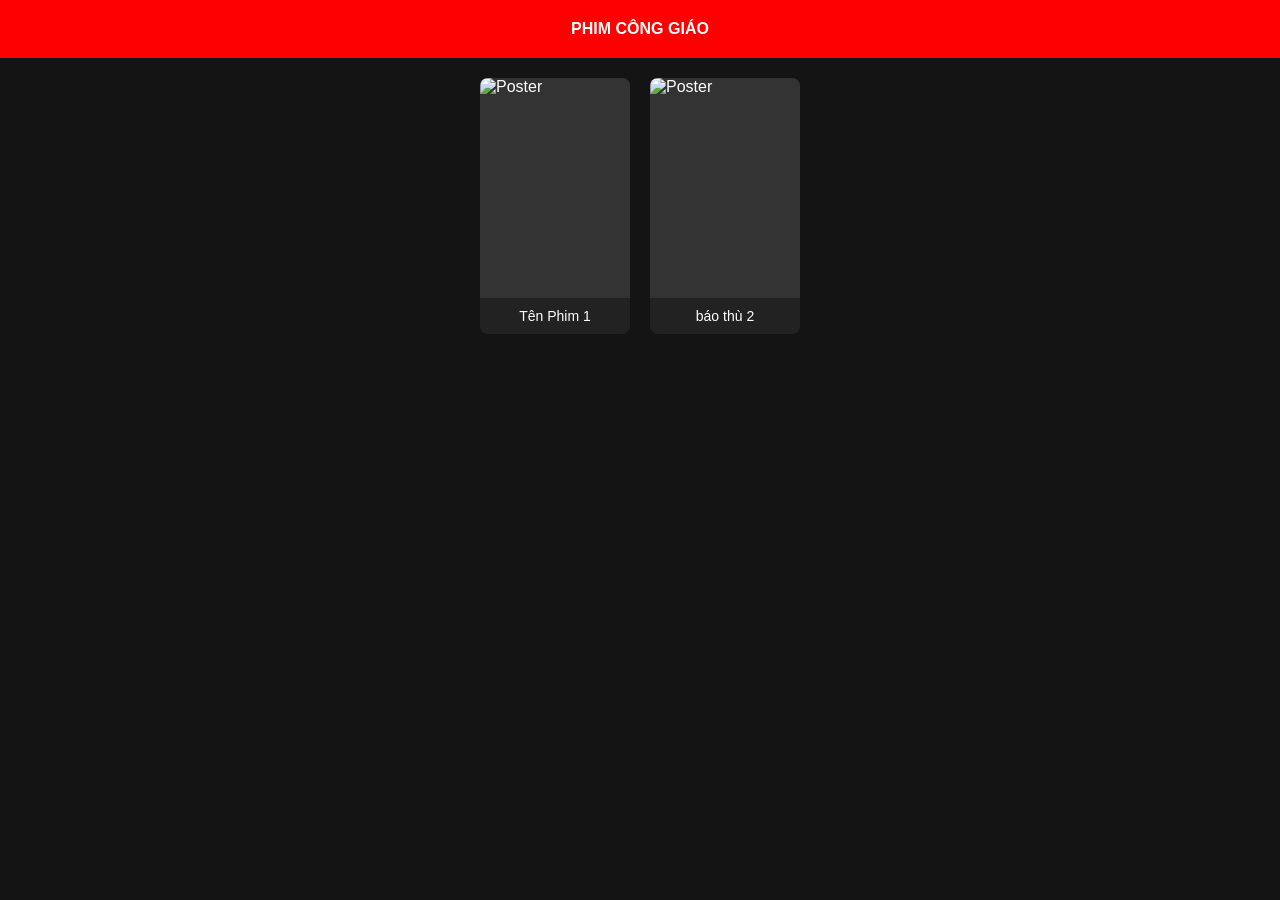
==== index.html @ 160f78a4 "Rename Index.html to index.html" ====
<!DOCTYPE html>
<html lang="vi">
<head>
    <meta charset="UTF-8">
    <meta name="viewport" content="width=device-width, initial-scale=1.0">
    <title>My Movie Web</title>
    <style>
        /* CSS đơn giản để làm khung */
        body { font-family: sans-serif; background: #141414; color: white; margin: 0; }
        header { padding: 20px; background: red; text-align: center; font-weight: bold; }
        
        .movie-grid {
            display: flex;
            flex-wrap: wrap;
            padding: 10px;
            justify-content: center;
        }

        .movie-item {
            width: 150px;
            margin: 10px;
            background: #222;
            border-radius: 8px;
            overflow: hidden;
            transition: 0.3s;
        }

        .movie-item:hover { transform: scale(1.05); }
        .poster { width: 100%; height: 220px; background: #333; display: block; }
        .title { padding: 10px; font-size: 14px; text-align: center; }
    </style>
</head>
<body>

    <header>PHIM CÔNG GIÁO</header>

    <div class="movie-grid">
        <div class="movie-item">
            <img src="https://via.placeholder.com/150x220" alt="Poster" class="poster">
            <div class="title">Tên Phim 1</div>
        </div>

        <div class="movie-item">
            <img src="https://via.placeholder.com/150x220" alt="Poster" class="poster">
            <div class="title">báo thù 2</div>
        </div>
    </div>

</body>
</html>
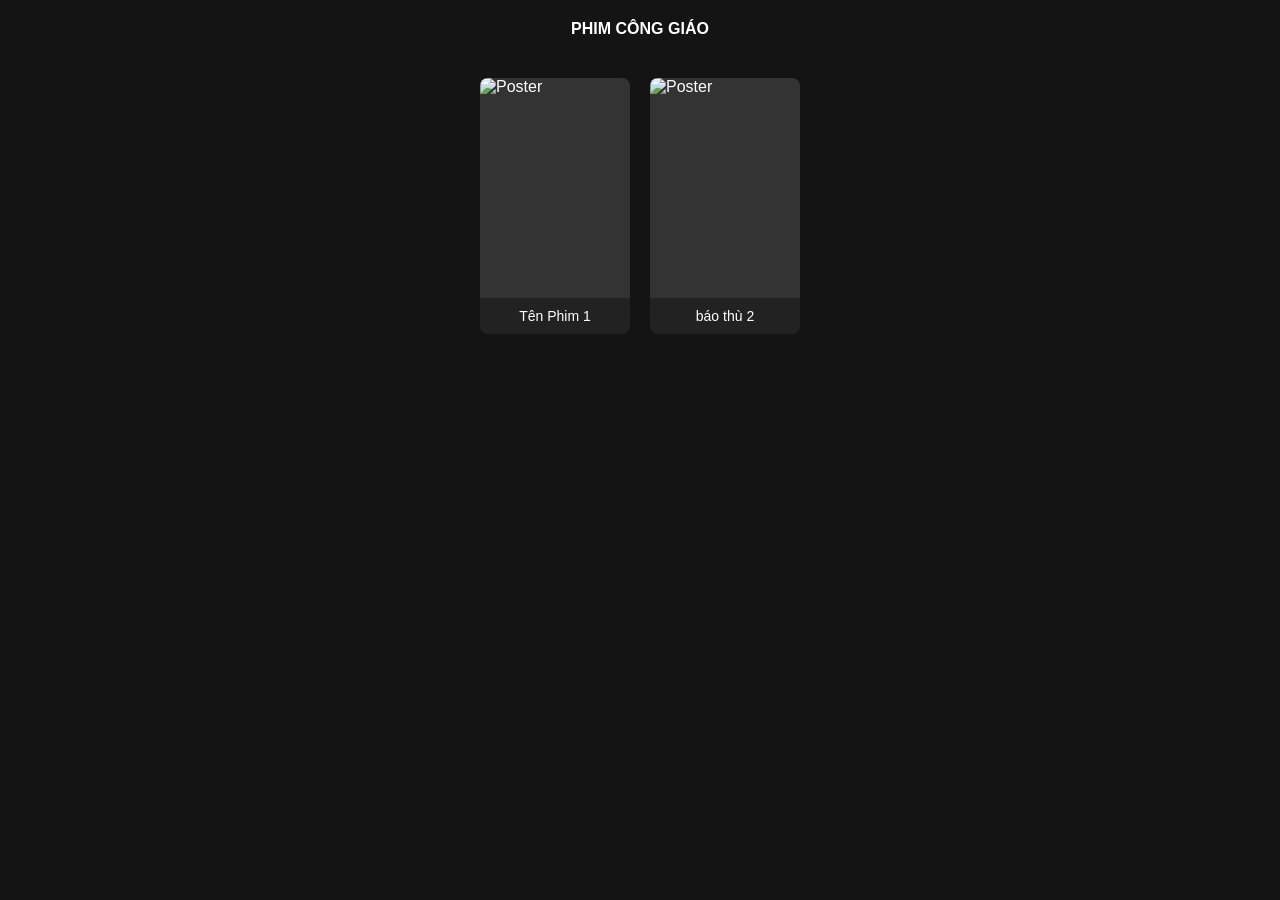
==== commit 4546baa2: "Update index.html" ====
--- a/index.html
+++ b/index.html
@@ -7,7 +7,7 @@
     <style>
         /* CSS đơn giản để làm khung */
         body { font-family: sans-serif; background: #141414; color: white; margin: 0; }
-        header { padding: 20px; background: red; text-align: center; font-weight: bold; }
+        header { padding: 20px; background: smoky gray ; text-align: center; font-weight: bold; }
         
         .movie-grid {
             display: flex;
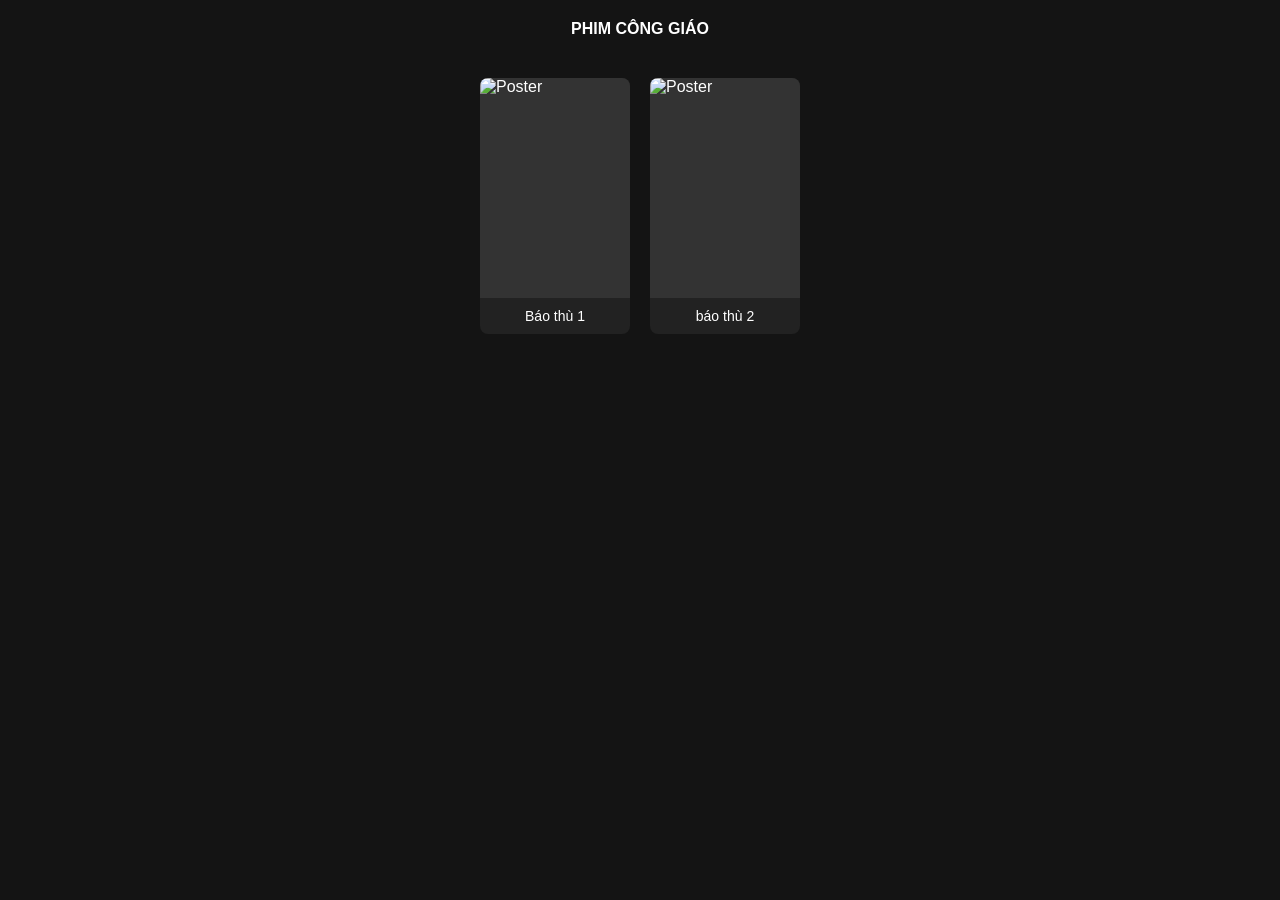
==== commit 3feaaade: "Update index.html" ====
--- a/index.html
+++ b/index.html
@@ -37,7 +37,7 @@
     <div class="movie-grid">
         <div class="movie-item">
             <img src="https://via.placeholder.com/150x220" alt="Poster" class="poster">
-            <div class="title">Tên Phim 1</div>
+            <div class="title">Báo thù 1</div>
         </div>
 
         <div class="movie-item">
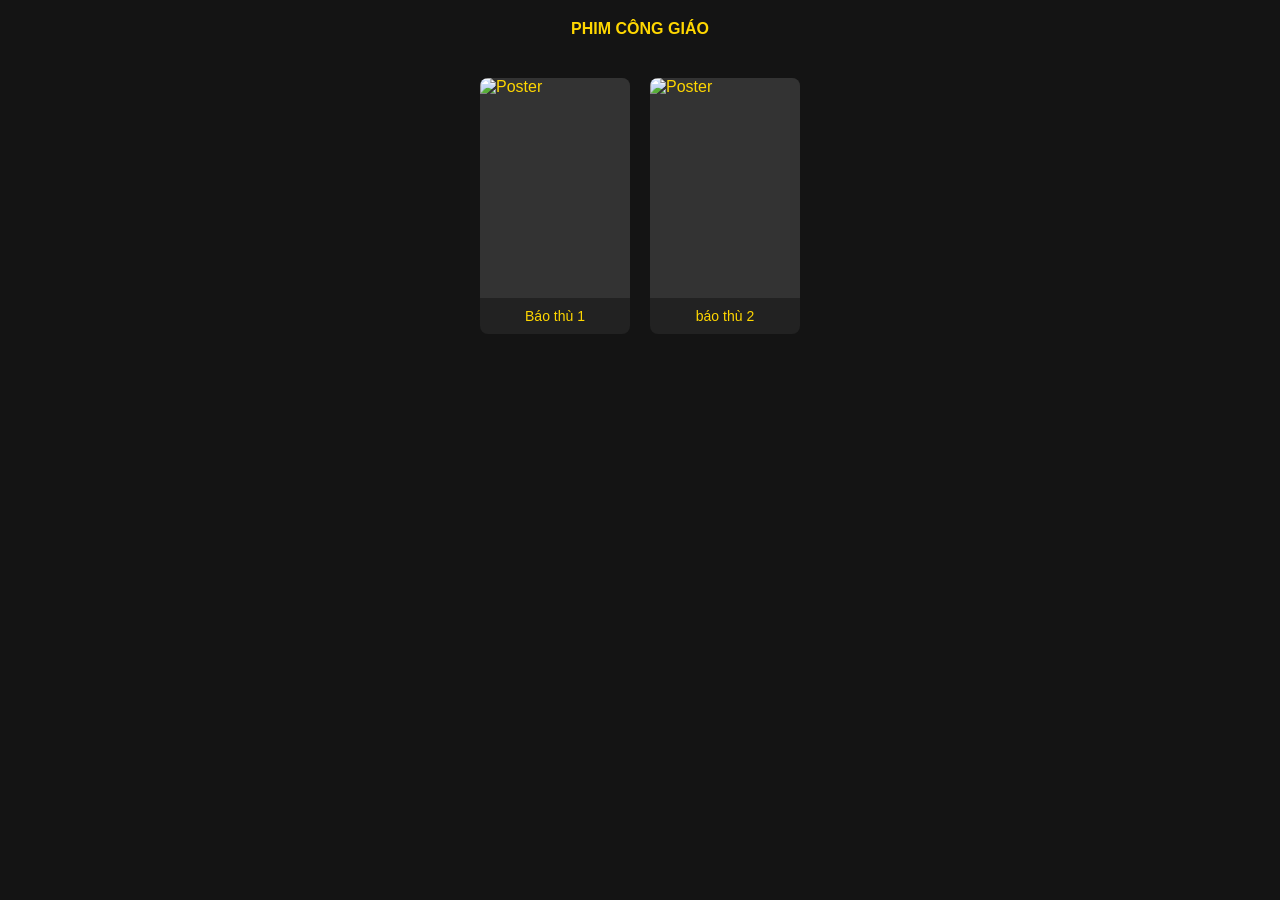
==== commit f9896813: "Update index.html" ====
--- a/index.html
+++ b/index.html
@@ -6,7 +6,7 @@
     <title>My Movie Web</title>
     <style>
         /* CSS đơn giản để làm khung */
-        body { font-family: sans-serif; background: #141414; color: white; margin: 0; }
+        body { font-family: sans-serif; background: #141414; color: gold; margin: 0; }
         header { padding: 20px; background: smoky gray ; text-align: center; font-weight: bold; }
         
         .movie-grid {
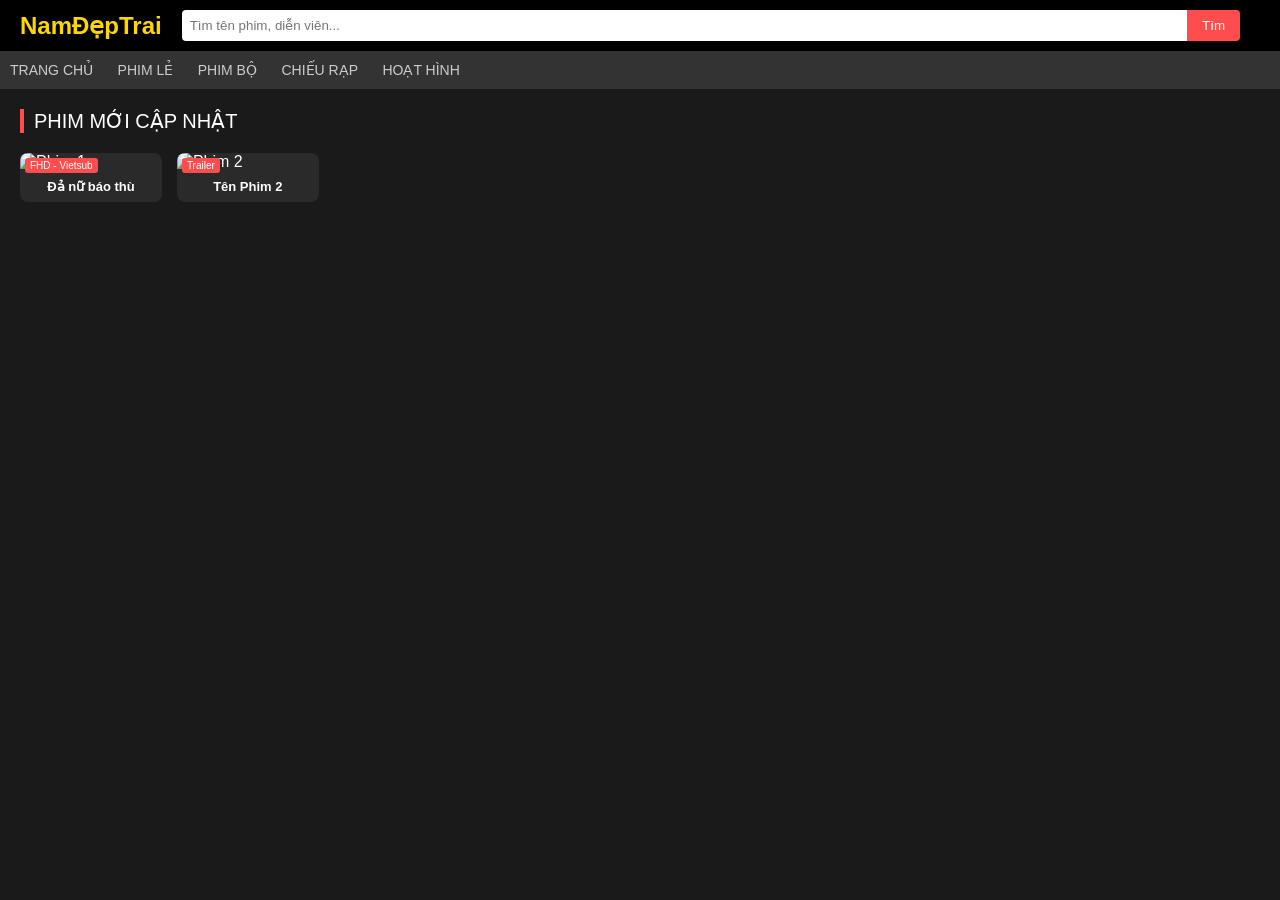
==== commit d5343bbf: "Rename indexpro.html to index.html" ====
--- a/index.html
+++ b/index.html
@@ -3,47 +3,171 @@
 <head>
     <meta charset="UTF-8">
     <meta name="viewport" content="width=device-width, initial-scale=1.0">
-    <title>My Movie Web</title>
+    <title>Web Phim Chuyên Nghiệp</title>
     <style>
-        /* CSS đơn giản để làm khung */
-        body { font-family: sans-serif; background: #141414; color: gold; margin: 0; }
-        header { padding: 20px; background: smoky gray ; text-align: center; font-weight: bold; }
-        
-        .movie-grid {
-            display: flex;
-            flex-wrap: wrap;
-            padding: 10px;
-            justify-content: center;
+        /* Toàn bộ trang */
+        body {
+            margin: 0;
+            font-family: Arial, sans-serif;
+            background-color: #1a1a1a;
+            color: white;
         }
 
-        .movie-item {
-            width: 150px;
-            margin: 10px;
-            background: #222;
+        /* Thanh Menu trên cùng (Header) */
+        header {
+            background-color: #000;
+            padding: 10px 20px;
+            display: flex;
+            align-items: center;
+            justify-content: space-between;
+            position: sticky;
+            top: 0;
+            z-index: 100;
+        }
+
+        .logo {
+            color: gold;
+            font-size: 24px;
+            font-weight: bold;
+            text-decoration: none;
+        }
+
+        /* Ô tìm kiếm */
+        .search-box {
+            display: flex;
+            flex-grow: 1;
+            margin: 0 20px;
+        }
+
+        .search-box input {
+            width: 100%;
+            padding: 8px;
+            border: none;
+            border-radius: 4px 0 0 4px;
+            outline: none;
+        }
+
+        .search-box button {
+            padding: 8px 15px;
+            background-color: #ff4d4d;
+            border: none;
+            color: white;
+            border-radius: 0 4px 4px 0;
+            cursor: pointer;
+        }
+
+        /* Danh mục Menu */
+        nav {
+            background-color: #333;
+            padding: 10px;
+            overflow-x: auto;
+            white-space: nowrap;
+        }
+
+        nav a {
+            color: #ccc;
+            text-decoration: none;
+            margin-right: 20px;
+            font-size: 14px;
+            text-transform: uppercase;
+        }
+
+        nav a:hover {
+            color: #ff4d4d;
+        }
+
+        /* Lưới hiển thị phim */
+        .container {
+            padding: 20px;
+        }
+
+        .section-title {
+            border-left: 4px solid #ff4d4d;
+            padding-left: 10px;
+            margin-bottom: 20px;
+            font-size: 20px;
+        }
+
+        .movie-grid {
+            display: grid;
+            grid-template-columns: repeat(auto-fill, minmax(140px, 1fr));
+            gap: 15px;
+        }
+
+        .movie-card {
+            background-color: #2a2a2a;
             border-radius: 8px;
             overflow: hidden;
             transition: 0.3s;
+            position: relative;
         }
 
-        .movie-item:hover { transform: scale(1.05); }
-        .poster { width: 100%; height: 220px; background: #333; display: block; }
-        .title { padding: 10px; font-size: 14px; text-align: center; }
+        .movie-card:hover {
+            transform: scale(1.05);
+        }
+
+        .movie-card img {
+            width: 100%;
+            height: 200px;
+            object-fit: cover;
+        }
+
+        .movie-card .quality {
+            position: absolute;
+            top: 5px;
+            left: 5px;
+            background: #ff4d4d;
+            font-size: 10px;
+            padding: 2px 5px;
+            border-radius: 3px;
+        }
+
+        .movie-card h3 {
+            font-size: 13px;
+            padding: 8px;
+            margin: 0;
+            text-align: center;
+            white-space: nowrap;
+            overflow: hidden;
+            text-overflow: ellipsis;
+        }
     </style>
 </head>
 <body>
 
-    <header>PHIM CÔNG GIÁO</header>
+    <header>
+        <a href="#" class="logo">NamĐẹpTrai</a>
+        <div class="search-box">
+            <input type="text" placeholder="Tìm tên phim, diễn viên...">
+            <button>Tìm</button>
+        </div>
+    </header>
 
-    <div class="movie-grid">
-        <div class="movie-item">
-            <img src="https://via.placeholder.com/150x220" alt="Poster" class="poster">
-            <div class="title">Báo thù 1</div>
-        </div>
+    <nav>
+        <a href="#">Trang Chủ</a>
+        <a href="#">Phim Lẻ</a>
+        <a href="#">Phim Bộ</a>
+        <a href="#">Chiếu Rạp</a>
+        <a href="#">Hoạt Hình</a>
+    </nav>
 
-        <div class="movie-item">
-            <img src="https://via.placeholder.com/150x220" alt="Poster" class="poster">
-            <div class="title">báo thù 2</div>
-        </div>
+    <div class="container">
+        <div class="section-title">PHIM MỚI CẬP NHẬT</div>
+        
+        <div class="movie-grid">
+            <div class="movie-card">
+                <span class="quality">FHD - Vietsub</span>
+                <img src="https://encrypted-tbn0.gstatic.com/images?q=tbn:ANd9GcSi5Ge8mR6-6a1JrLEc7I3ga8hRfc48ssqne0v0-RasUouRUjX7nuTNA8c&s=ANd9GcSi5Ge8mR6-6a1JrLEc7I3ga8hRfc48ssqne0v0-RasUouRUjX7nuTNA8c150x200" alt="Phim 1">
+                <h3>Đả nữ báo thù</h3>
+            </div>
+
+            <div class="movie-card">
+                <span class="quality">Trailer</span>
+                <img src="https://via.placeholder.com/150x200" alt="Phim 2">
+                <h3>Tên Phim 2</h3>
+            </div>
+            
+            </div>
     </div>
 
 </body>
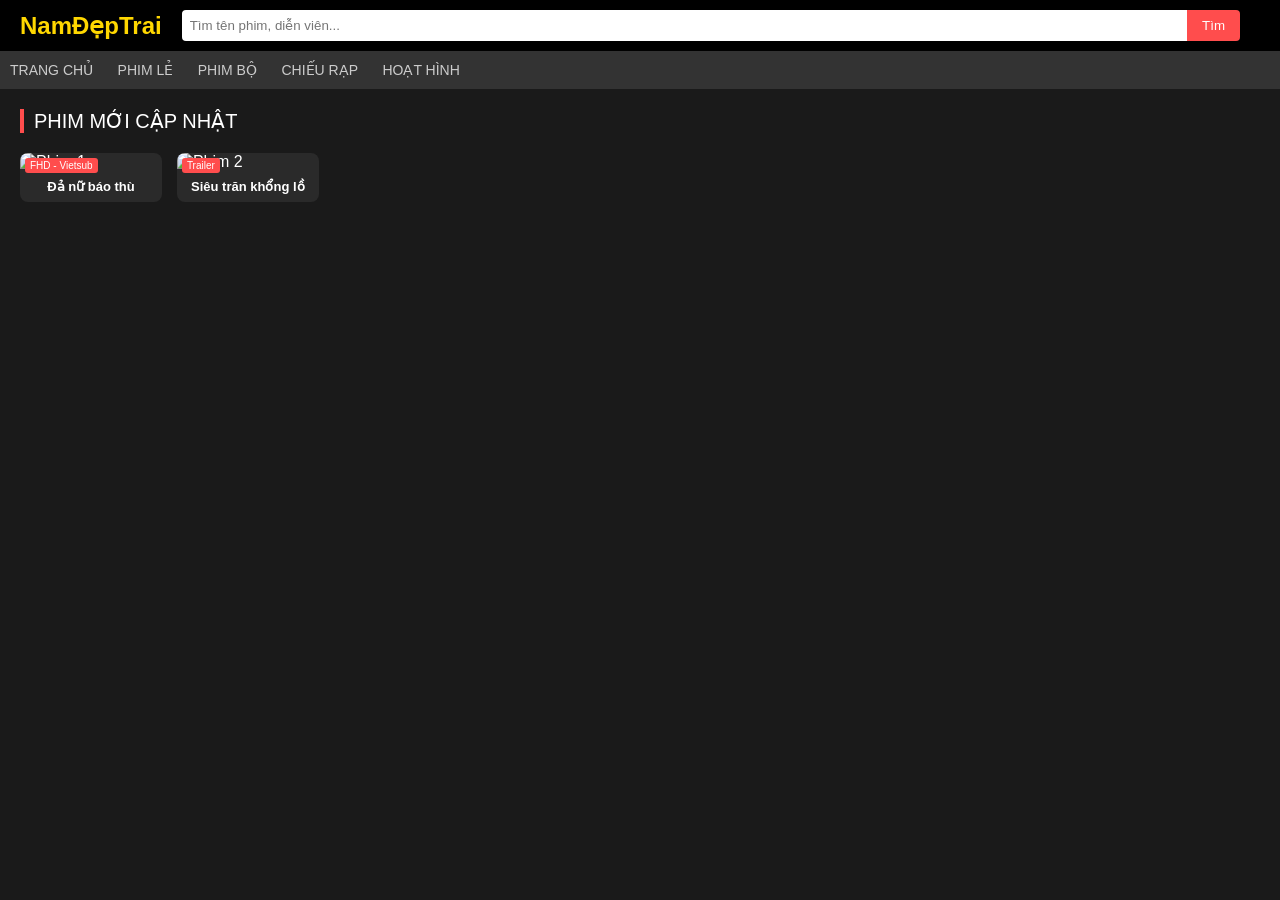
==== commit bd01065a: "Add files via upload" ====
--- a/index.html
+++ b/index.html
@@ -4,8 +4,8 @@
     <meta charset="UTF-8">
     <meta name="viewport" content="width=device-width, initial-scale=1.0">
     <title>Web Phim Chuyên Nghiệp</title>
+
     <style>
-        /* Toàn bộ trang */
         body {
             margin: 0;
             font-family: Arial, sans-serif;
@@ -13,7 +13,6 @@
             color: white;
         }
 
-        /* Thanh Menu trên cùng (Header) */
         header {
             background-color: #000;
             padding: 10px 20px;
@@ -32,7 +31,6 @@
             text-decoration: none;
         }
 
-        /* Ô tìm kiếm */
         .search-box {
             display: flex;
             flex-grow: 1;
@@ -56,7 +54,6 @@
             cursor: pointer;
         }
 
-        /* Danh mục Menu */
         nav {
             background-color: #333;
             padding: 10px;
@@ -76,7 +73,6 @@
             color: #ff4d4d;
         }
 
-        /* Lưới hiển thị phim */
         .container {
             padding: 20px;
         }
@@ -92,6 +88,11 @@
             display: grid;
             grid-template-columns: repeat(auto-fill, minmax(140px, 1fr));
             gap: 15px;
+        }
+
+        .movie-grid a {
+            text-decoration: none;
+            color: white;
         }
 
         .movie-card {
@@ -133,42 +134,48 @@
         }
     </style>
 </head>
+
 <body>
 
-    <header>
-        <a href="#" class="logo">NamĐẹpTrai</a>
-        <div class="search-box">
-            <input type="text" placeholder="Tìm tên phim, diễn viên...">
-            <button>Tìm</button>
-        </div>
-    </header>
+<header>
+    <a href="#" class="logo">NamĐẹpTrai</a>
+    <div class="search-box">
+        <input type="text" placeholder="Tìm tên phim, diễn viên...">
+        <button>Tìm</button>
+    </div>
+</header>
 
-    <nav>
-        <a href="#">Trang Chủ</a>
-        <a href="#">Phim Lẻ</a>
-        <a href="#">Phim Bộ</a>
-        <a href="#">Chiếu Rạp</a>
-        <a href="#">Hoạt Hình</a>
-    </nav>
+<nav>
+    <a href="javascript:void(0)">Trang Chủ</a>
+    <a href="javascript:void(0)">Phim Lẻ</a>
+    <a href="javascript:void(0)">Phim Bộ</a>
+    <a href="javascript:void(0)">Chiếu Rạp</a>
+    <a href="javascript:void(0)">Hoạt Hình</a>
+</nav>
 
-    <div class="container">
-        <div class="section-title">PHIM MỚI CẬP NHẬT</div>
-        
-        <div class="movie-grid">
+<div class="container">
+    <div class="section-title">PHIM MỚI CẬP NHẬT</div>
+
+    <div class="movie-grid">
+
+        <a href="watch.html">
             <div class="movie-card">
                 <span class="quality">FHD - Vietsub</span>
-                <img src="https://encrypted-tbn0.gstatic.com/images?q=tbn:ANd9GcSi5Ge8mR6-6a1JrLEc7I3ga8hRfc48ssqne0v0-RasUouRUjX7nuTNA8c&s=ANd9GcSi5Ge8mR6-6a1JrLEc7I3ga8hRfc48ssqne0v0-RasUouRUjX7nuTNA8c150x200" alt="Phim 1">
+                <img src="poster1.jpg" alt="Phim 1">
                 <h3>Đả nữ báo thù</h3>
             </div>
+        </a>
 
+        <a href="watch.html">
             <div class="movie-card">
                 <span class="quality">Trailer</span>
-                <img src="https://via.placeholder.com/150x200" alt="Phim 2">
-                <h3>Tên Phim 2</h3>
+                <img src="poster2.jpg" alt="Phim 2">
+                <h3>Siêu trăn khổng lồ</h3>
             </div>
-            
-            </div>
+        </a>
+
     </div>
+</div>
 
 </body>
 </html>
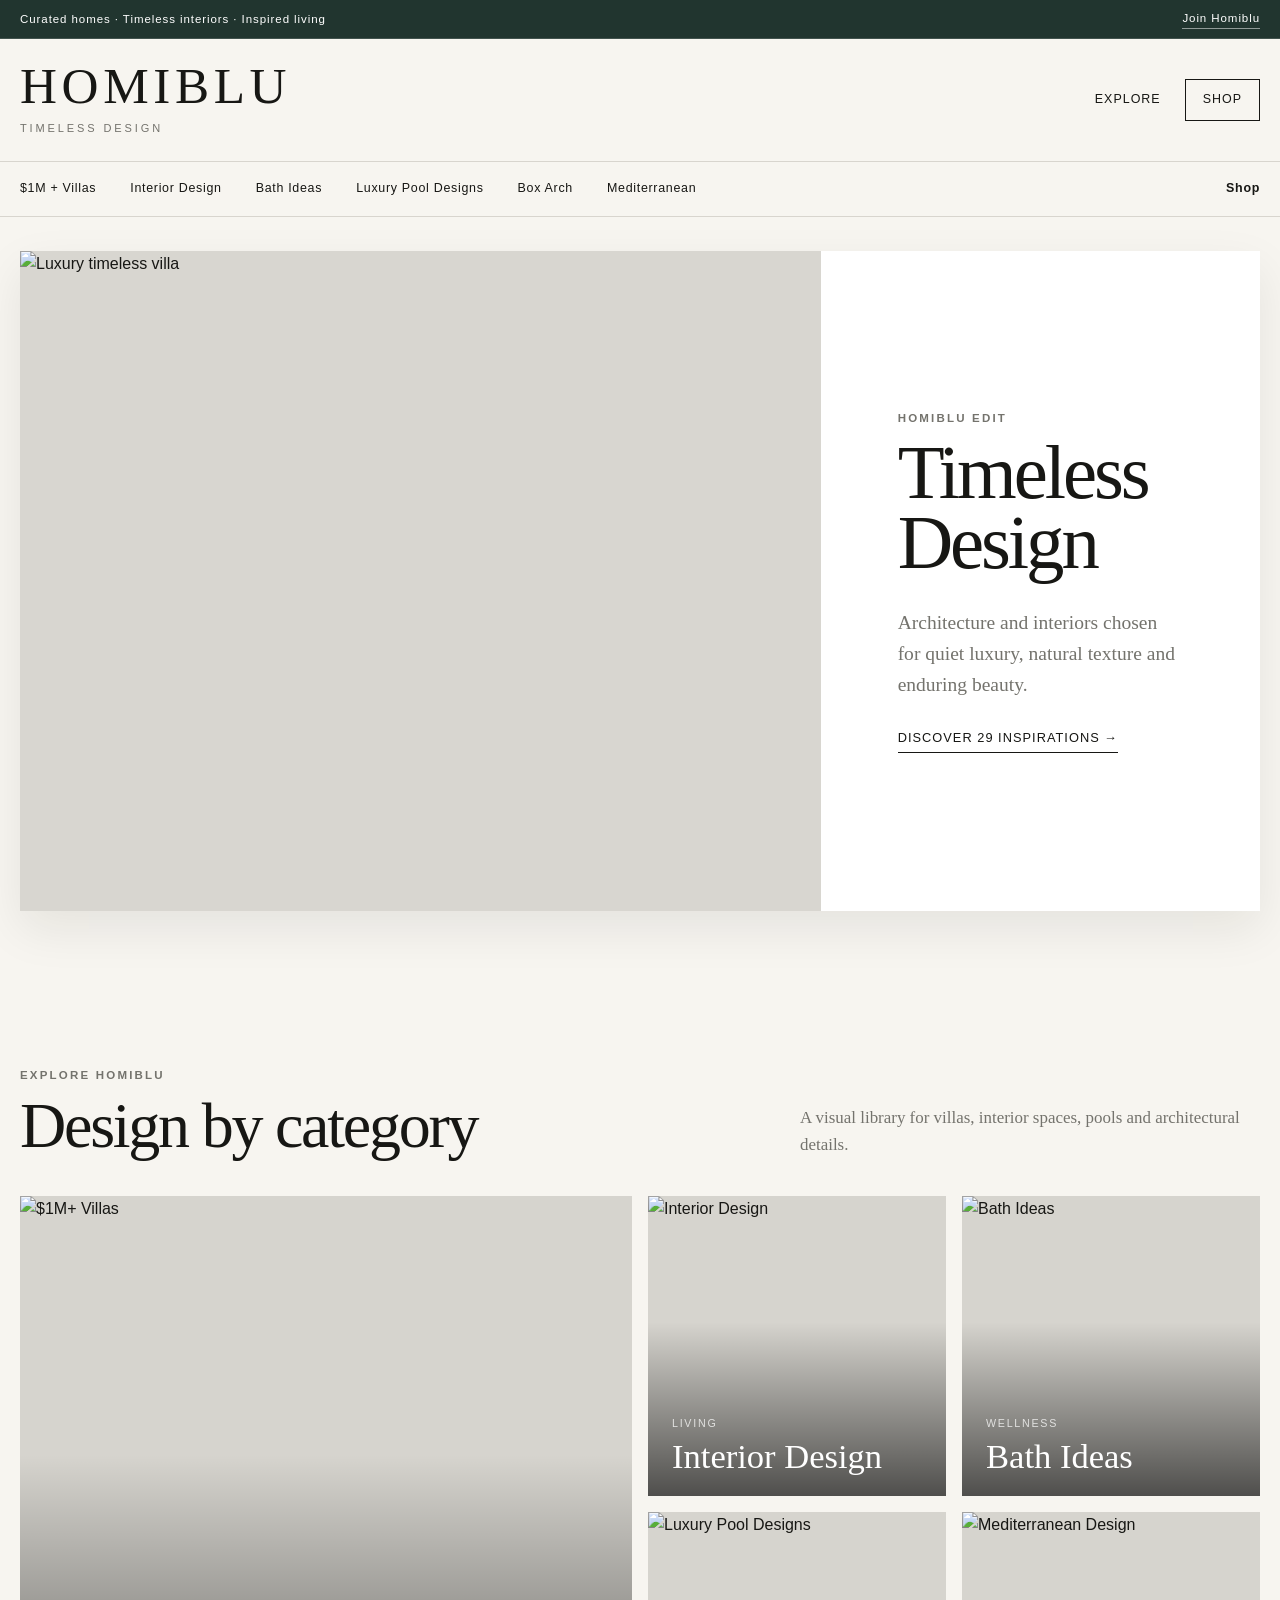
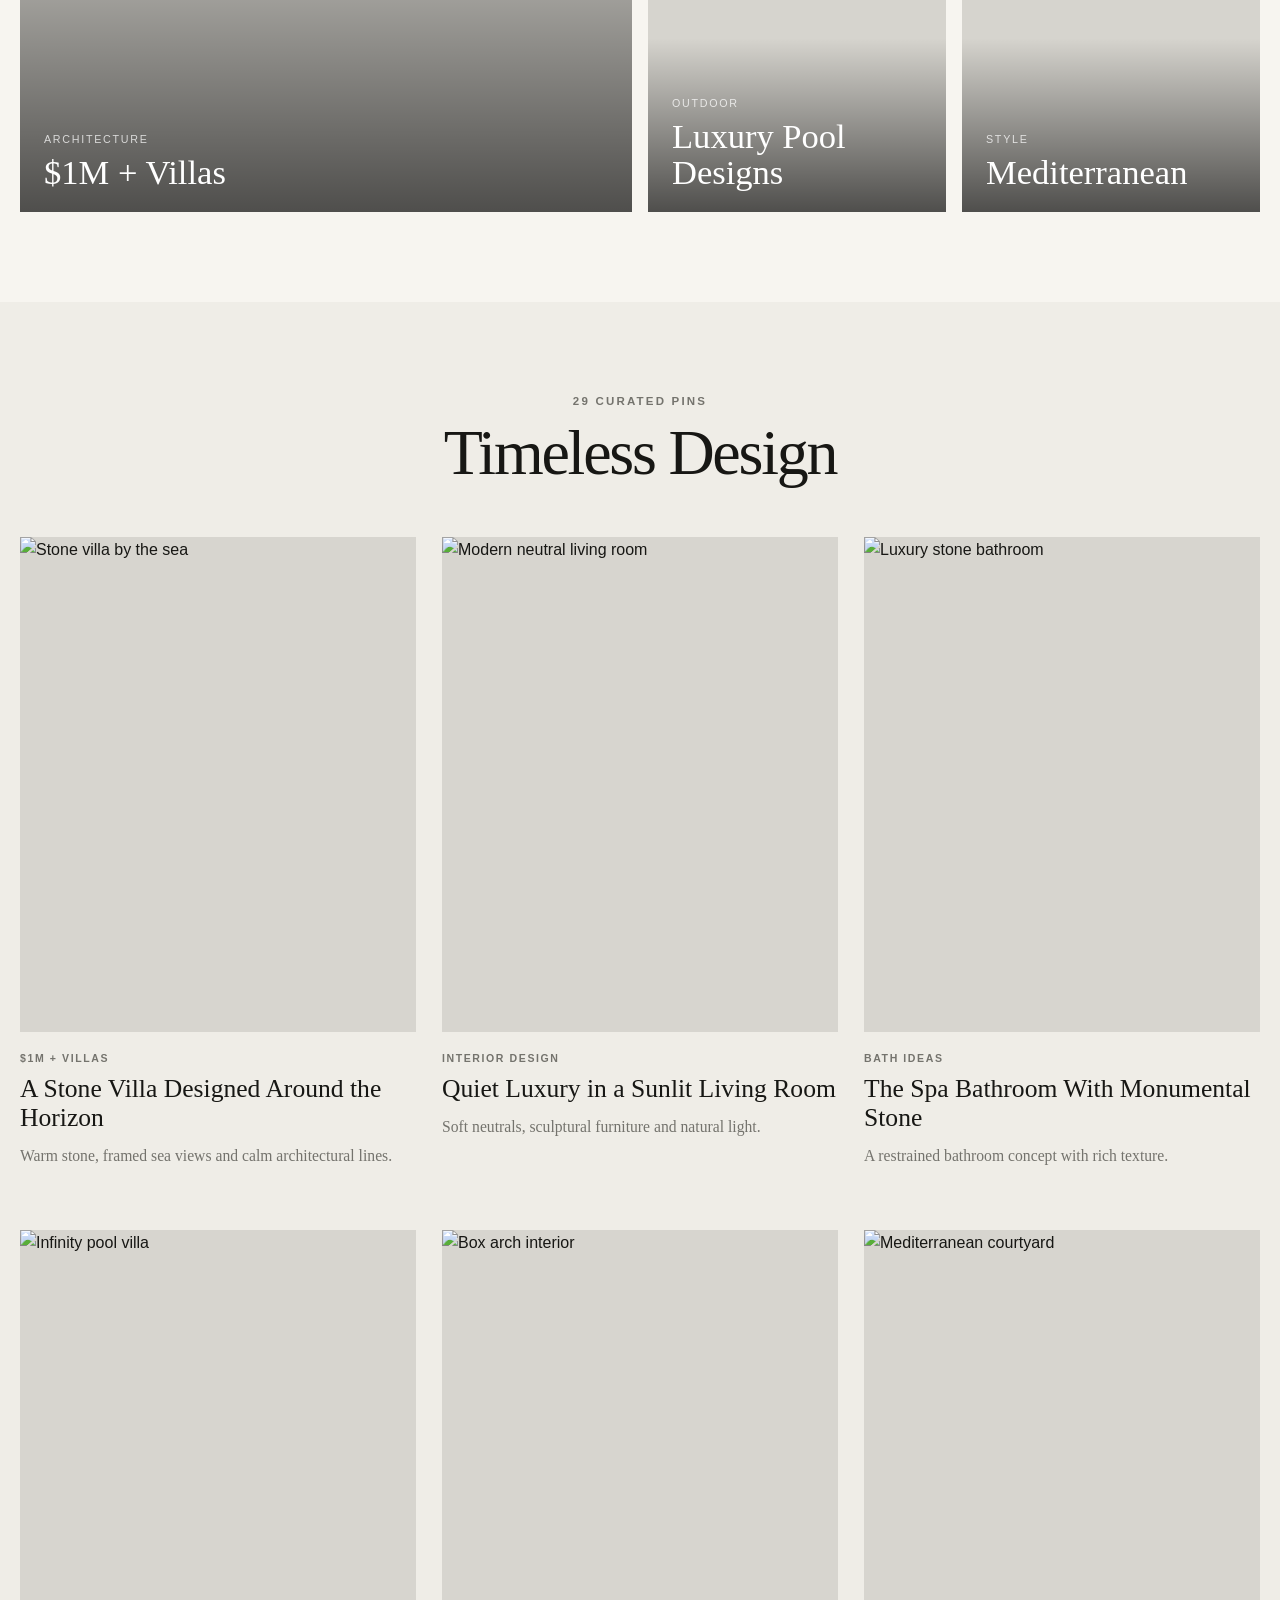
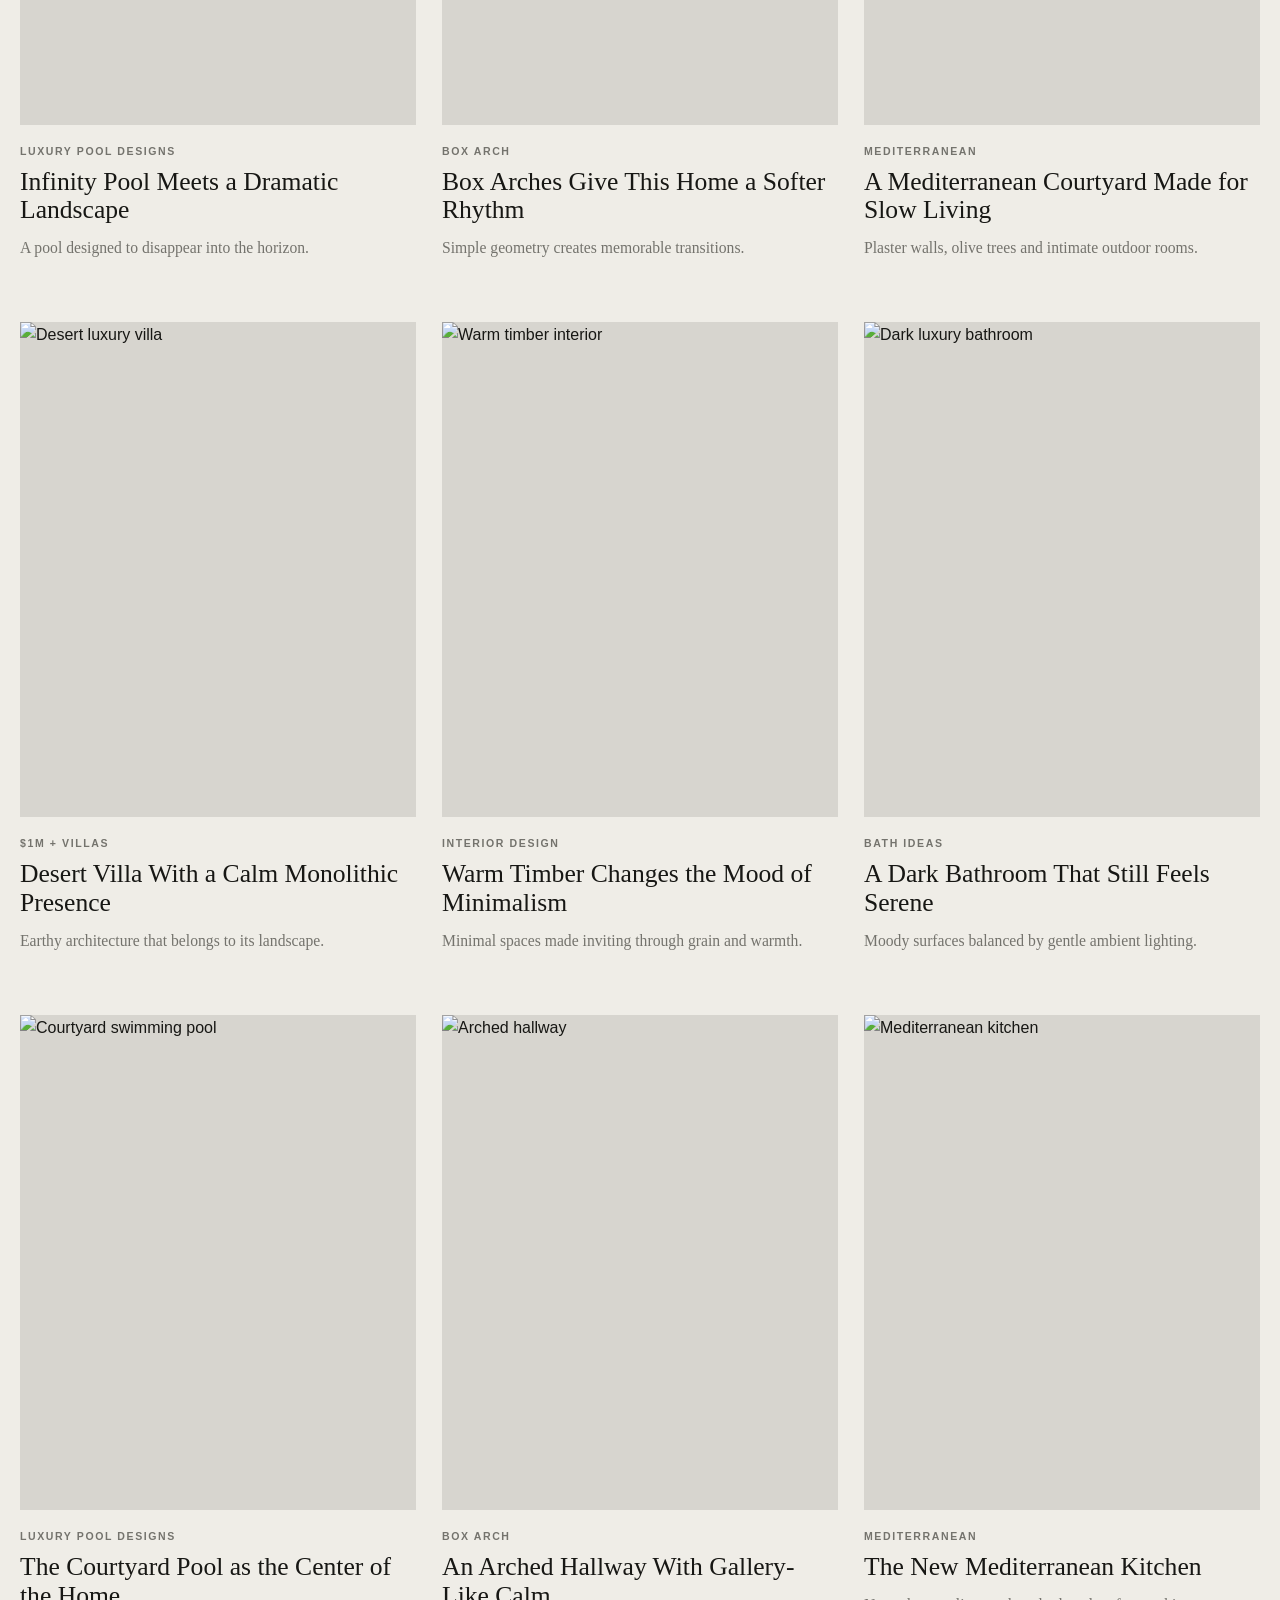
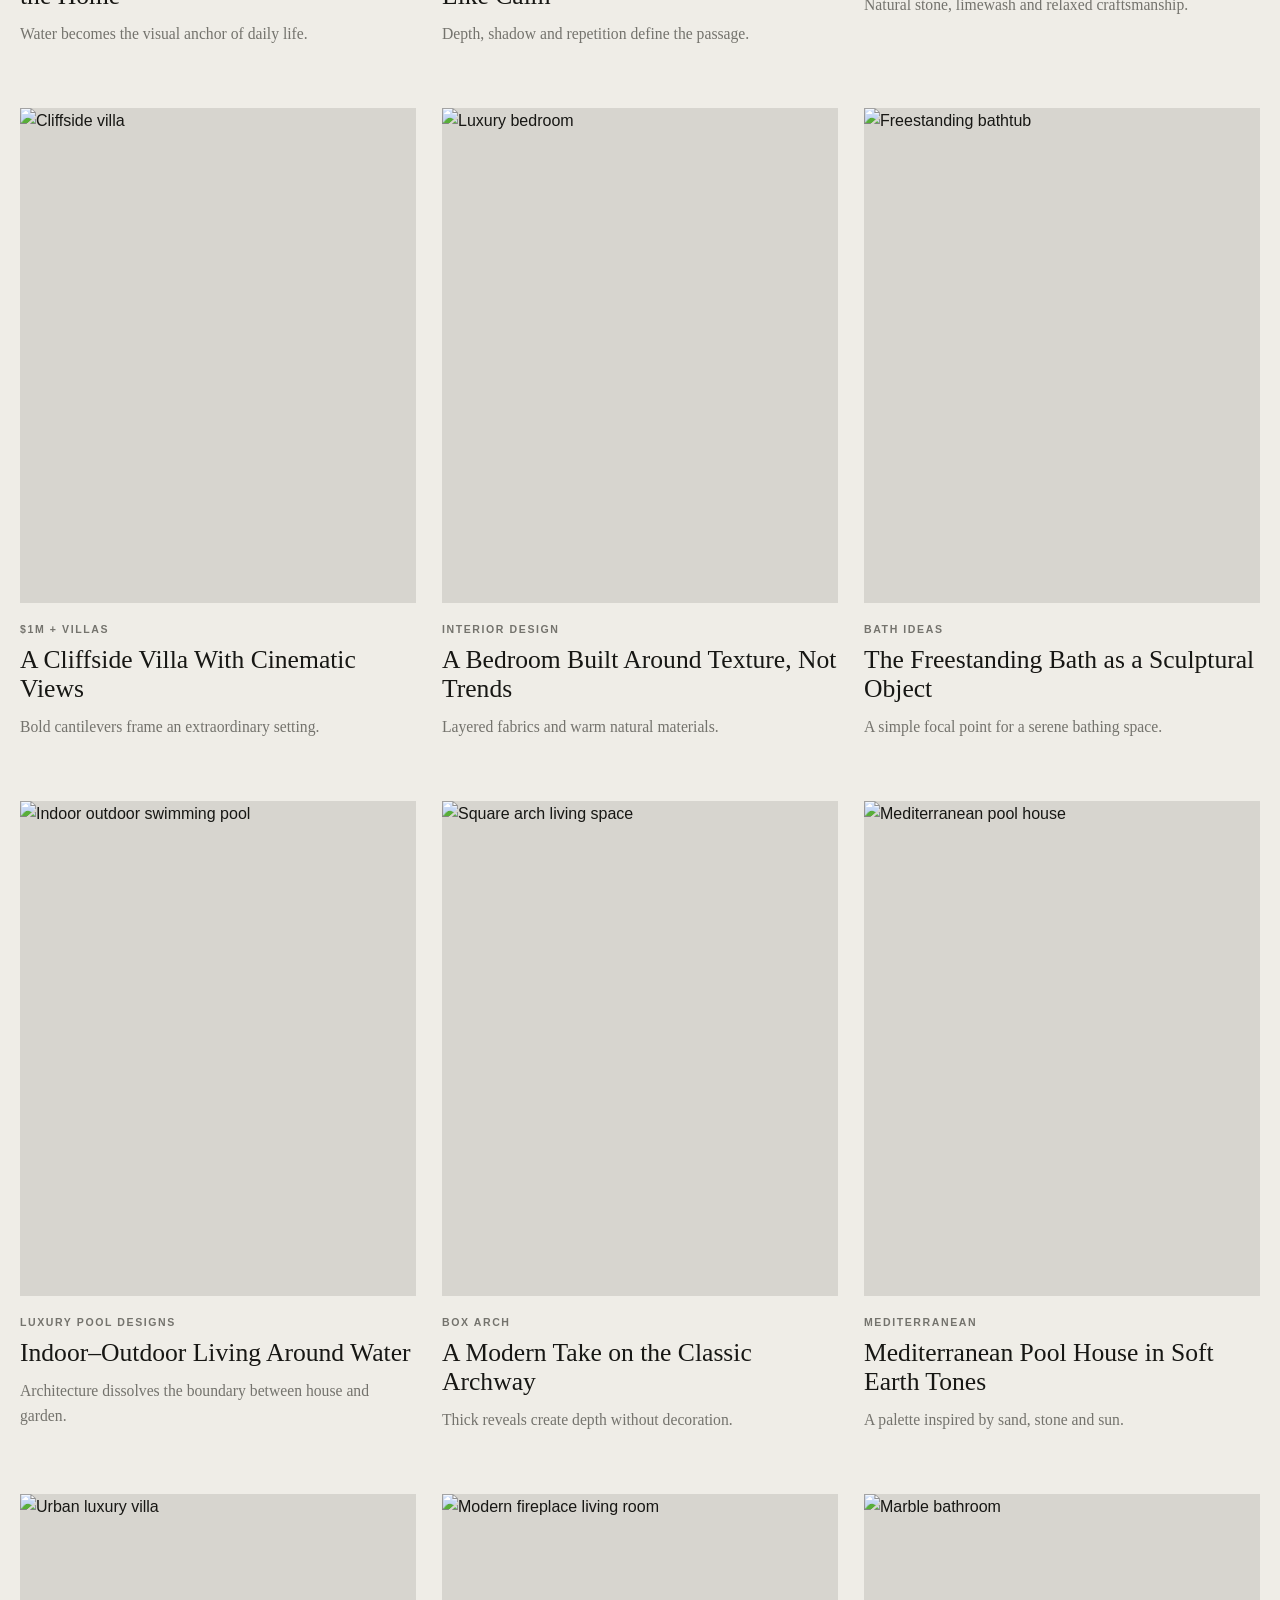
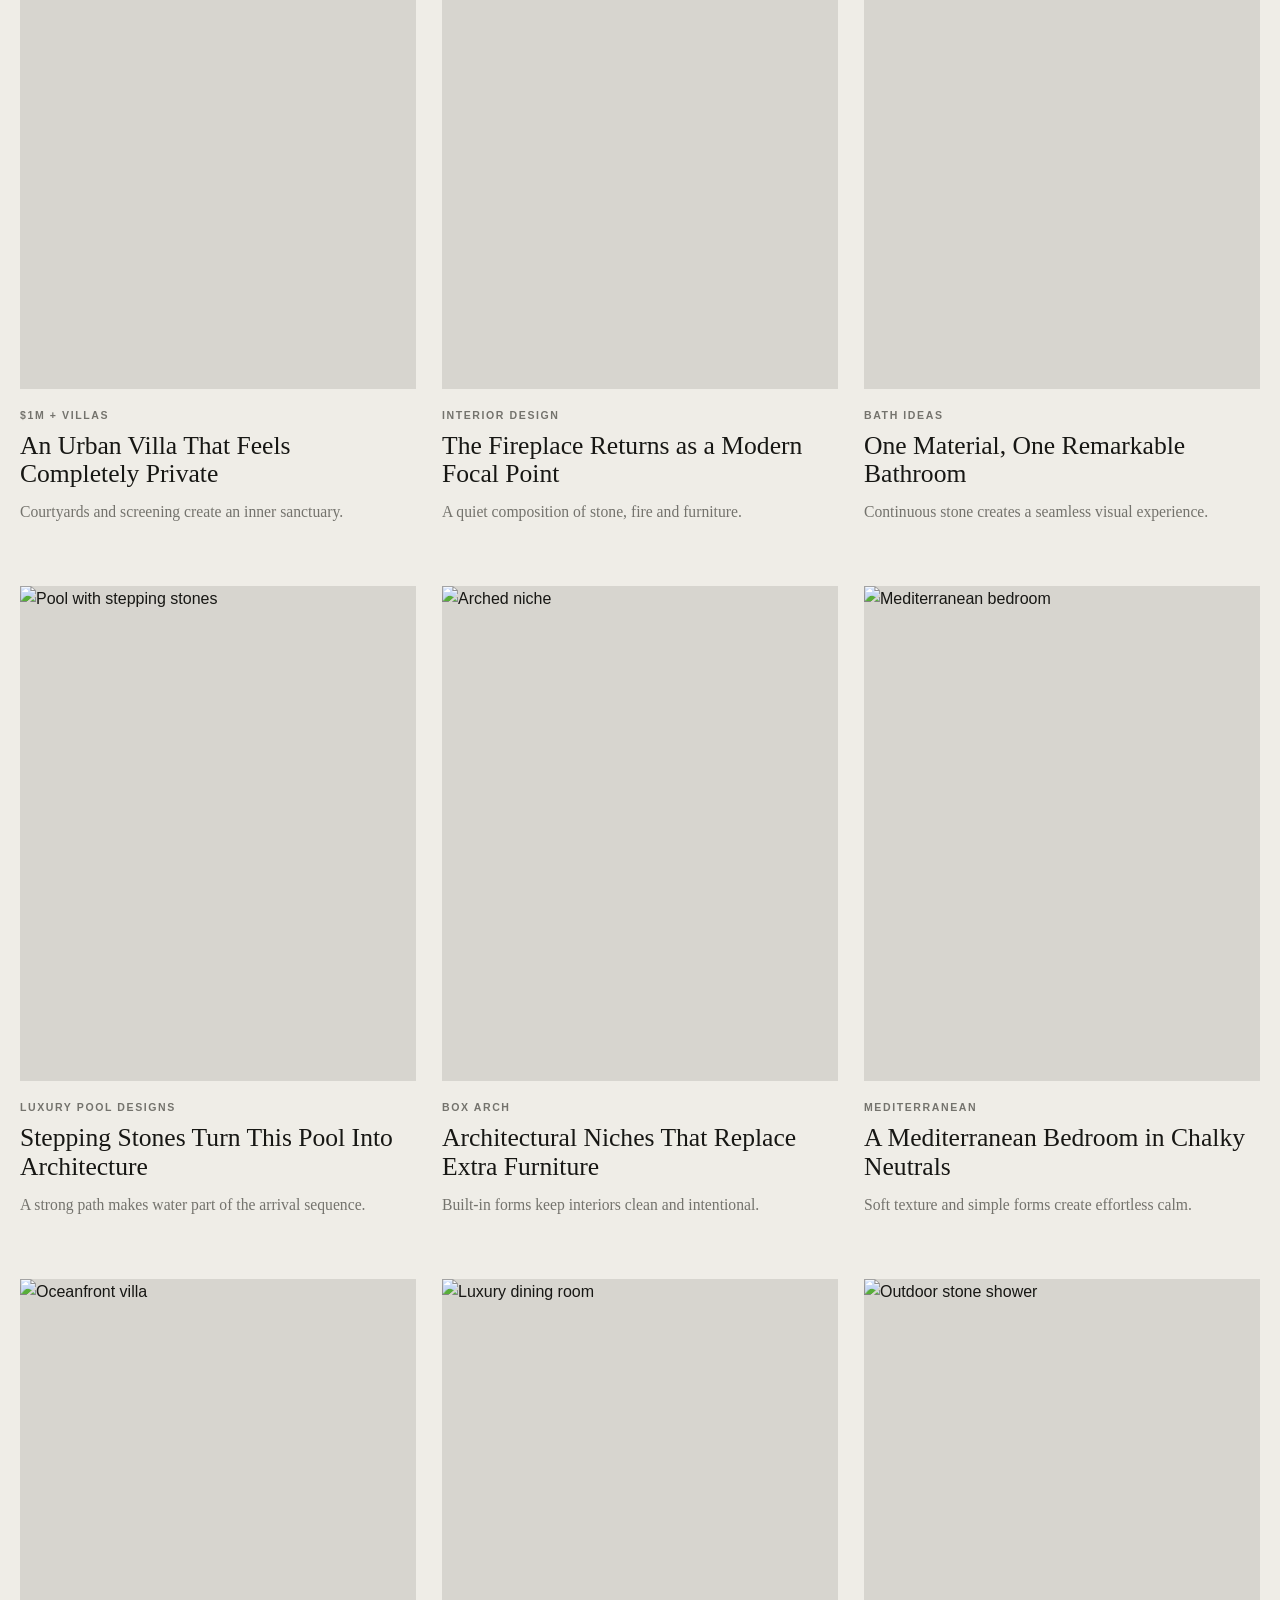
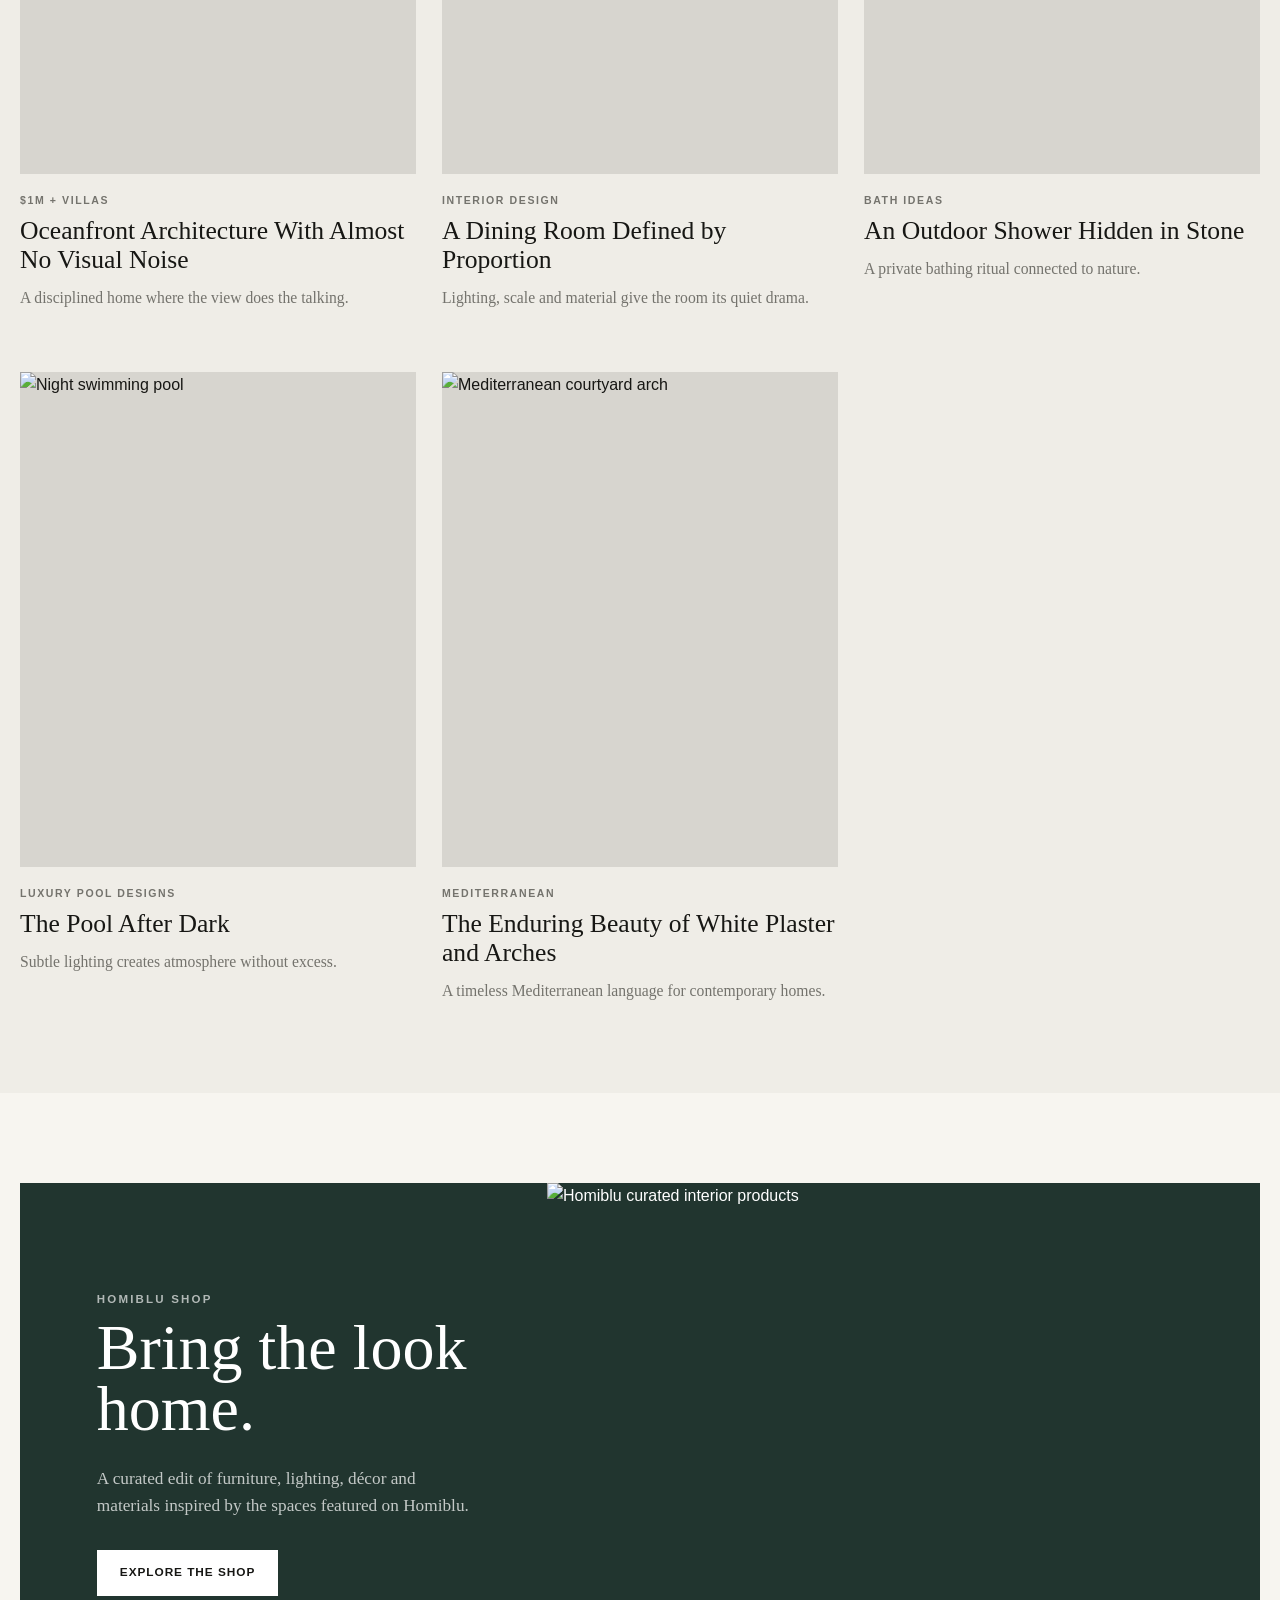
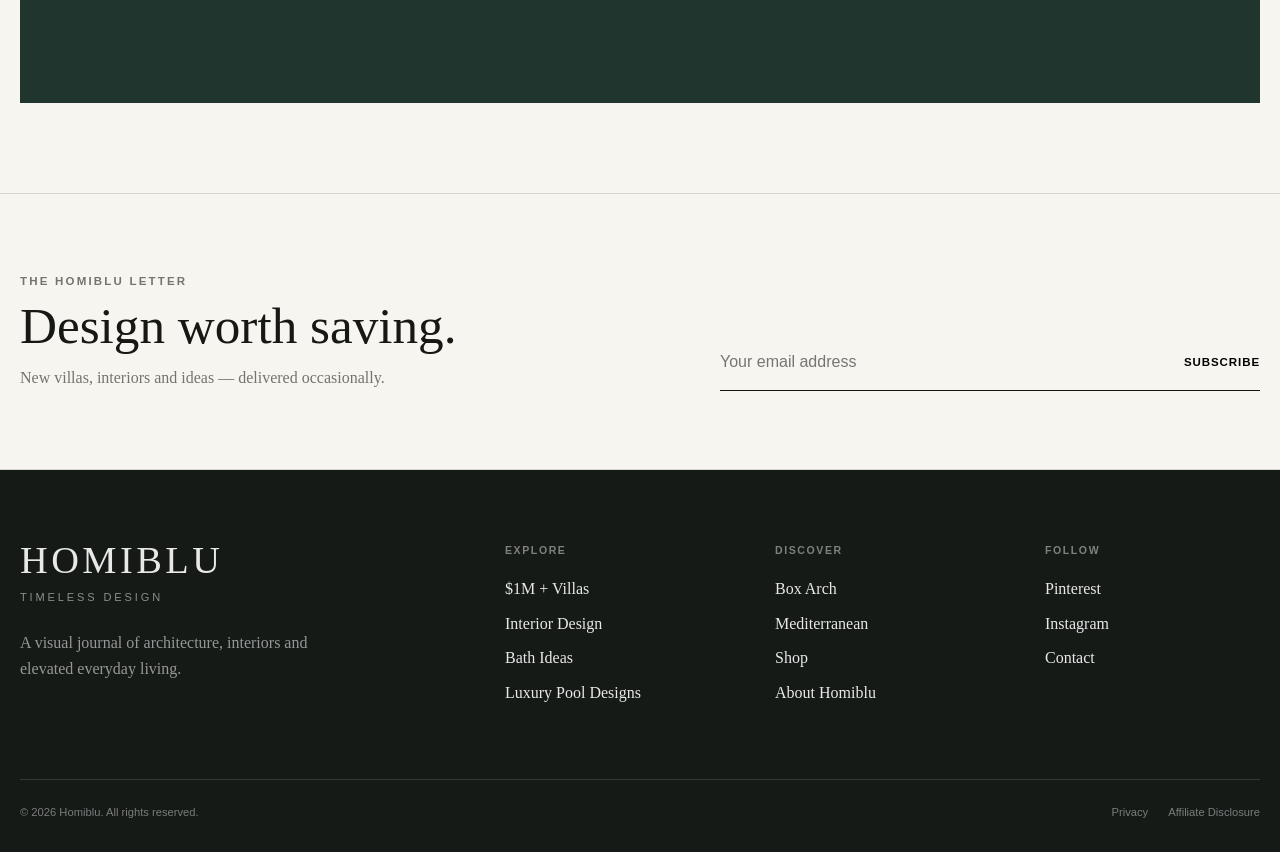
==== commit db909fa8: "Add files via upload" ====
--- a/index.html
+++ b/index.html
@@ -1,181 +1,402 @@
 <!DOCTYPE html>
-<html lang="vi">
+<html lang="en">
 <head>
-    <meta charset="UTF-8">
-    <meta name="viewport" content="width=device-width, initial-scale=1.0">
-    <title>Web Phim Chuyên Nghiệp</title>
-
-    <style>
-        body {
-            margin: 0;
-            font-family: Arial, sans-serif;
-            background-color: #1a1a1a;
-            color: white;
-        }
-
-        header {
-            background-color: #000;
-            padding: 10px 20px;
-            display: flex;
-            align-items: center;
-            justify-content: space-between;
-            position: sticky;
-            top: 0;
-            z-index: 100;
-        }
-
-        .logo {
-            color: gold;
-            font-size: 24px;
-            font-weight: bold;
-            text-decoration: none;
-        }
-
-        .search-box {
-            display: flex;
-            flex-grow: 1;
-            margin: 0 20px;
-        }
-
-        .search-box input {
-            width: 100%;
-            padding: 8px;
-            border: none;
-            border-radius: 4px 0 0 4px;
-            outline: none;
-        }
-
-        .search-box button {
-            padding: 8px 15px;
-            background-color: #ff4d4d;
-            border: none;
-            color: white;
-            border-radius: 0 4px 4px 0;
-            cursor: pointer;
-        }
-
-        nav {
-            background-color: #333;
-            padding: 10px;
-            overflow-x: auto;
-            white-space: nowrap;
-        }
-
-        nav a {
-            color: #ccc;
-            text-decoration: none;
-            margin-right: 20px;
-            font-size: 14px;
-            text-transform: uppercase;
-        }
-
-        nav a:hover {
-            color: #ff4d4d;
-        }
-
-        .container {
-            padding: 20px;
-        }
-
-        .section-title {
-            border-left: 4px solid #ff4d4d;
-            padding-left: 10px;
-            margin-bottom: 20px;
-            font-size: 20px;
-        }
-
-        .movie-grid {
-            display: grid;
-            grid-template-columns: repeat(auto-fill, minmax(140px, 1fr));
-            gap: 15px;
-        }
-
-        .movie-grid a {
-            text-decoration: none;
-            color: white;
-        }
-
-        .movie-card {
-            background-color: #2a2a2a;
-            border-radius: 8px;
-            overflow: hidden;
-            transition: 0.3s;
-            position: relative;
-        }
-
-        .movie-card:hover {
-            transform: scale(1.05);
-        }
-
-        .movie-card img {
-            width: 100%;
-            height: 200px;
-            object-fit: cover;
-        }
-
-        .movie-card .quality {
-            position: absolute;
-            top: 5px;
-            left: 5px;
-            background: #ff4d4d;
-            font-size: 10px;
-            padding: 2px 5px;
-            border-radius: 3px;
-        }
-
-        .movie-card h3 {
-            font-size: 13px;
-            padding: 8px;
-            margin: 0;
-            text-align: center;
-            white-space: nowrap;
-            overflow: hidden;
-            text-overflow: ellipsis;
-        }
-    </style>
+  <meta charset="UTF-8" />
+  <meta name="viewport" content="width=device-width, initial-scale=1.0" />
+  <meta name="description" content="Homiblu — timeless architecture, luxury villas, interiors, bathrooms, pools and Mediterranean design." />
+  <title>Homiblu | Timeless Design</title>
+  <link rel="stylesheet" href="style.css" />
 </head>
-
 <body>
 
-<header>
-    <a href="#" class="logo">NamĐẹpTrai</a>
-    <div class="search-box">
-        <input type="text" placeholder="Tìm tên phim, diễn viên...">
-        <button>Tìm</button>
+  <!-- =========================================================
+       01. TOP BAR
+       Edit the short message below whenever you want.
+  ========================================================== -->
+  <div class="top-bar">
+    <div class="site-container top-bar__inner">
+      <p>Curated homes · Timeless interiors · Inspired living</p>
+      <a href="#newsletter">Join Homiblu</a>
     </div>
-</header>
-
-<nav>
-    <a href="javascript:void(0)">Trang Chủ</a>
-    <a href="javascript:void(0)">Phim Lẻ</a>
-    <a href="javascript:void(0)">Phim Bộ</a>
-    <a href="javascript:void(0)">Chiếu Rạp</a>
-    <a href="javascript:void(0)">Hoạt Hình</a>
-</nav>
-
-<div class="container">
-    <div class="section-title">PHIM MỚI CẬP NHẬT</div>
-
-    <div class="movie-grid">
-
-        <a href="watch.html">
-            <div class="movie-card">
-                <span class="quality">FHD - Vietsub</span>
-                <img src="poster1.jpg" alt="Phim 1">
-                <h3>Đả nữ báo thù</h3>
+  </div>
+
+  <!-- =========================================================
+       02. HEADER / LOGO
+  ========================================================== -->
+  <header class="site-header">
+    <div class="site-container header__inner">
+      <a class="brand" href="index.html" aria-label="Homiblu homepage">
+        <span class="brand__name">HOMIBLU</span>
+        <span class="brand__tagline">Timeless Design</span>
+      </a>
+
+      <div class="header__actions">
+        <a href="#latest">Explore</a>
+        <a class="header__shop" href="#shop">Shop</a>
+      </div>
+    </div>
+  </header>
+
+  <!-- =========================================================
+       03. MAIN MENU
+       Replace # with your real page links later.
+  ========================================================== -->
+  <nav class="main-nav" aria-label="Main navigation">
+    <div class="site-container nav-scroll">
+      <a href="#">$1M + Villas</a>
+      <a href="#">Interior Design</a>
+      <a href="#">Bath Ideas</a>
+      <a href="#">Luxury Pool Designs</a>
+      <a href="#">Box Arch</a>
+      <a href="#">Mediterranean</a>
+      <a class="nav-shop" href="#shop">Shop</a>
+    </div>
+  </nav>
+
+  <main>
+
+    <!-- =======================================================
+         04. HERO
+         Replace hero-home.jpg with your own image later.
+    ======================================================== -->
+    <section class="hero">
+      <div class="site-container">
+        <article class="hero-card">
+          <div class="hero-card__image">
+            <img src="images/hero-home.jpg" alt="Luxury timeless villa" />
+          </div>
+
+          <div class="hero-card__content">
+            <p class="eyebrow">HOMIBLU EDIT</p>
+            <h1>Timeless Design</h1>
+            <p class="hero-card__intro">
+              Architecture and interiors chosen for quiet luxury, natural texture
+              and enduring beauty.
+            </p>
+            <a class="text-link" href="#latest">Discover 29 inspirations →</a>
+          </div>
+        </article>
+      </div>
+    </section>
+
+    <!-- =======================================================
+         05. FEATURED CATEGORIES
+         Easy to edit: duplicate/remove .category-card blocks.
+    ======================================================== -->
+    <section class="section">
+      <div class="site-container">
+        <div class="section-heading">
+          <div>
+            <p class="eyebrow">EXPLORE HOMIBLU</p>
+            <h2>Design by category</h2>
+          </div>
+          <p class="section-heading__text">
+            A visual library for villas, interior spaces, pools and architectural details.
+          </p>
+        </div>
+
+        <div class="category-grid">
+          <a class="category-card category-card--large" href="#">
+            <img src="images/category-villa.jpg" alt="$1M+ Villas" />
+            <div class="category-card__overlay">
+              <span>Architecture</span>
+              <h3>$1M + Villas</h3>
             </div>
+          </a>
+
+          <a class="category-card" href="#">
+            <img src="images/category-interior.jpg" alt="Interior Design" />
+            <div class="category-card__overlay">
+              <span>Living</span>
+              <h3>Interior Design</h3>
+            </div>
+          </a>
+
+          <a class="category-card" href="#">
+            <img src="images/category-bath.jpg" alt="Bath Ideas" />
+            <div class="category-card__overlay">
+              <span>Wellness</span>
+              <h3>Bath Ideas</h3>
+            </div>
+          </a>
+
+          <a class="category-card" href="#">
+            <img src="images/category-pool.jpg" alt="Luxury Pool Designs" />
+            <div class="category-card__overlay">
+              <span>Outdoor</span>
+              <h3>Luxury Pool Designs</h3>
+            </div>
+          </a>
+
+          <a class="category-card" href="#">
+            <img src="images/category-mediterranean.jpg" alt="Mediterranean Design" />
+            <div class="category-card__overlay">
+              <span>Style</span>
+              <h3>Mediterranean</h3>
+            </div>
+          </a>
+        </div>
+      </div>
+    </section>
+
+    <!-- =======================================================
+         06. TIMELESS DESIGN — 29 BLOG / PIN CARDS
+         IMPORTANT:
+         - Replace each image file in /images/
+         - Change title, category and href as you like.
+         - Every <article class="post-card"> is one content card.
+    ======================================================== -->
+    <section class="section section--soft" id="latest">
+      <div class="site-container">
+        <div class="section-heading section-heading--center">
+          <div>
+            <p class="eyebrow">29 CURATED PINS</p>
+            <h2>Timeless Design</h2>
+          </div>
+        </div>
+
+        <div class="post-grid">
+
+          <article class="post-card">
+            <a class="post-card__image" href="#"><img src="images/pin-01.jpg" alt="Stone villa by the sea" /></a>
+            <div class="post-card__body"><span>$1M + Villas</span><h3><a href="#">A Stone Villa Designed Around the Horizon</a></h3><p>Warm stone, framed sea views and calm architectural lines.</p></div>
+          </article>
+
+          <article class="post-card">
+            <a class="post-card__image" href="#"><img src="images/pin-02.jpg" alt="Modern neutral living room" /></a>
+            <div class="post-card__body"><span>Interior Design</span><h3><a href="#">Quiet Luxury in a Sunlit Living Room</a></h3><p>Soft neutrals, sculptural furniture and natural light.</p></div>
+          </article>
+
+          <article class="post-card">
+            <a class="post-card__image" href="#"><img src="images/pin-03.jpg" alt="Luxury stone bathroom" /></a>
+            <div class="post-card__body"><span>Bath Ideas</span><h3><a href="#">The Spa Bathroom With Monumental Stone</a></h3><p>A restrained bathroom concept with rich texture.</p></div>
+          </article>
+
+          <article class="post-card">
+            <a class="post-card__image" href="#"><img src="images/pin-04.jpg" alt="Infinity pool villa" /></a>
+            <div class="post-card__body"><span>Luxury Pool Designs</span><h3><a href="#">Infinity Pool Meets a Dramatic Landscape</a></h3><p>A pool designed to disappear into the horizon.</p></div>
+          </article>
+
+          <article class="post-card">
+            <a class="post-card__image" href="#"><img src="images/pin-05.jpg" alt="Box arch interior" /></a>
+            <div class="post-card__body"><span>Box Arch</span><h3><a href="#">Box Arches Give This Home a Softer Rhythm</a></h3><p>Simple geometry creates memorable transitions.</p></div>
+          </article>
+
+          <article class="post-card">
+            <a class="post-card__image" href="#"><img src="images/pin-06.jpg" alt="Mediterranean courtyard" /></a>
+            <div class="post-card__body"><span>Mediterranean</span><h3><a href="#">A Mediterranean Courtyard Made for Slow Living</a></h3><p>Plaster walls, olive trees and intimate outdoor rooms.</p></div>
+          </article>
+
+          <article class="post-card">
+            <a class="post-card__image" href="#"><img src="images/pin-07.jpg" alt="Desert luxury villa" /></a>
+            <div class="post-card__body"><span>$1M + Villas</span><h3><a href="#">Desert Villa With a Calm Monolithic Presence</a></h3><p>Earthy architecture that belongs to its landscape.</p></div>
+          </article>
+
+          <article class="post-card">
+            <a class="post-card__image" href="#"><img src="images/pin-08.jpg" alt="Warm timber interior" /></a>
+            <div class="post-card__body"><span>Interior Design</span><h3><a href="#">Warm Timber Changes the Mood of Minimalism</a></h3><p>Minimal spaces made inviting through grain and warmth.</p></div>
+          </article>
+
+          <article class="post-card">
+            <a class="post-card__image" href="#"><img src="images/pin-09.jpg" alt="Dark luxury bathroom" /></a>
+            <div class="post-card__body"><span>Bath Ideas</span><h3><a href="#">A Dark Bathroom That Still Feels Serene</a></h3><p>Moody surfaces balanced by gentle ambient lighting.</p></div>
+          </article>
+
+          <article class="post-card">
+            <a class="post-card__image" href="#"><img src="images/pin-10.jpg" alt="Courtyard swimming pool" /></a>
+            <div class="post-card__body"><span>Luxury Pool Designs</span><h3><a href="#">The Courtyard Pool as the Center of the Home</a></h3><p>Water becomes the visual anchor of daily life.</p></div>
+          </article>
+
+          <article class="post-card">
+            <a class="post-card__image" href="#"><img src="images/pin-11.jpg" alt="Arched hallway" /></a>
+            <div class="post-card__body"><span>Box Arch</span><h3><a href="#">An Arched Hallway With Gallery-Like Calm</a></h3><p>Depth, shadow and repetition define the passage.</p></div>
+          </article>
+
+          <article class="post-card">
+            <a class="post-card__image" href="#"><img src="images/pin-12.jpg" alt="Mediterranean kitchen" /></a>
+            <div class="post-card__body"><span>Mediterranean</span><h3><a href="#">The New Mediterranean Kitchen</a></h3><p>Natural stone, limewash and relaxed craftsmanship.</p></div>
+          </article>
+
+          <article class="post-card">
+            <a class="post-card__image" href="#"><img src="images/pin-13.jpg" alt="Cliffside villa" /></a>
+            <div class="post-card__body"><span>$1M + Villas</span><h3><a href="#">A Cliffside Villa With Cinematic Views</a></h3><p>Bold cantilevers frame an extraordinary setting.</p></div>
+          </article>
+
+          <article class="post-card">
+            <a class="post-card__image" href="#"><img src="images/pin-14.jpg" alt="Luxury bedroom" /></a>
+            <div class="post-card__body"><span>Interior Design</span><h3><a href="#">A Bedroom Built Around Texture, Not Trends</a></h3><p>Layered fabrics and warm natural materials.</p></div>
+          </article>
+
+          <article class="post-card">
+            <a class="post-card__image" href="#"><img src="images/pin-15.jpg" alt="Freestanding bathtub" /></a>
+            <div class="post-card__body"><span>Bath Ideas</span><h3><a href="#">The Freestanding Bath as a Sculptural Object</a></h3><p>A simple focal point for a serene bathing space.</p></div>
+          </article>
+
+          <article class="post-card">
+            <a class="post-card__image" href="#"><img src="images/pin-16.jpg" alt="Indoor outdoor swimming pool" /></a>
+            <div class="post-card__body"><span>Luxury Pool Designs</span><h3><a href="#">Indoor–Outdoor Living Around Water</a></h3><p>Architecture dissolves the boundary between house and garden.</p></div>
+          </article>
+
+          <article class="post-card">
+            <a class="post-card__image" href="#"><img src="images/pin-17.jpg" alt="Square arch living space" /></a>
+            <div class="post-card__body"><span>Box Arch</span><h3><a href="#">A Modern Take on the Classic Archway</a></h3><p>Thick reveals create depth without decoration.</p></div>
+          </article>
+
+          <article class="post-card">
+            <a class="post-card__image" href="#"><img src="images/pin-18.jpg" alt="Mediterranean pool house" /></a>
+            <div class="post-card__body"><span>Mediterranean</span><h3><a href="#">Mediterranean Pool House in Soft Earth Tones</a></h3><p>A palette inspired by sand, stone and sun.</p></div>
+          </article>
+
+          <article class="post-card">
+            <a class="post-card__image" href="#"><img src="images/pin-19.jpg" alt="Urban luxury villa" /></a>
+            <div class="post-card__body"><span>$1M + Villas</span><h3><a href="#">An Urban Villa That Feels Completely Private</a></h3><p>Courtyards and screening create an inner sanctuary.</p></div>
+          </article>
+
+          <article class="post-card">
+            <a class="post-card__image" href="#"><img src="images/pin-20.jpg" alt="Modern fireplace living room" /></a>
+            <div class="post-card__body"><span>Interior Design</span><h3><a href="#">The Fireplace Returns as a Modern Focal Point</a></h3><p>A quiet composition of stone, fire and furniture.</p></div>
+          </article>
+
+          <article class="post-card">
+            <a class="post-card__image" href="#"><img src="images/pin-21.jpg" alt="Marble bathroom" /></a>
+            <div class="post-card__body"><span>Bath Ideas</span><h3><a href="#">One Material, One Remarkable Bathroom</a></h3><p>Continuous stone creates a seamless visual experience.</p></div>
+          </article>
+
+          <article class="post-card">
+            <a class="post-card__image" href="#"><img src="images/pin-22.jpg" alt="Pool with stepping stones" /></a>
+            <div class="post-card__body"><span>Luxury Pool Designs</span><h3><a href="#">Stepping Stones Turn This Pool Into Architecture</a></h3><p>A strong path makes water part of the arrival sequence.</p></div>
+          </article>
+
+          <article class="post-card">
+            <a class="post-card__image" href="#"><img src="images/pin-23.jpg" alt="Arched niche" /></a>
+            <div class="post-card__body"><span>Box Arch</span><h3><a href="#">Architectural Niches That Replace Extra Furniture</a></h3><p>Built-in forms keep interiors clean and intentional.</p></div>
+          </article>
+
+          <article class="post-card">
+            <a class="post-card__image" href="#"><img src="images/pin-24.jpg" alt="Mediterranean bedroom" /></a>
+            <div class="post-card__body"><span>Mediterranean</span><h3><a href="#">A Mediterranean Bedroom in Chalky Neutrals</a></h3><p>Soft texture and simple forms create effortless calm.</p></div>
+          </article>
+
+          <article class="post-card">
+            <a class="post-card__image" href="#"><img src="images/pin-25.jpg" alt="Oceanfront villa" /></a>
+            <div class="post-card__body"><span>$1M + Villas</span><h3><a href="#">Oceanfront Architecture With Almost No Visual Noise</a></h3><p>A disciplined home where the view does the talking.</p></div>
+          </article>
+
+          <article class="post-card">
+            <a class="post-card__image" href="#"><img src="images/pin-26.jpg" alt="Luxury dining room" /></a>
+            <div class="post-card__body"><span>Interior Design</span><h3><a href="#">A Dining Room Defined by Proportion</a></h3><p>Lighting, scale and material give the room its quiet drama.</p></div>
+          </article>
+
+          <article class="post-card">
+            <a class="post-card__image" href="#"><img src="images/pin-27.jpg" alt="Outdoor stone shower" /></a>
+            <div class="post-card__body"><span>Bath Ideas</span><h3><a href="#">An Outdoor Shower Hidden in Stone</a></h3><p>A private bathing ritual connected to nature.</p></div>
+          </article>
+
+          <article class="post-card">
+            <a class="post-card__image" href="#"><img src="images/pin-28.jpg" alt="Night swimming pool" /></a>
+            <div class="post-card__body"><span>Luxury Pool Designs</span><h3><a href="#">The Pool After Dark</a></h3><p>Subtle lighting creates atmosphere without excess.</p></div>
+          </article>
+
+          <article class="post-card">
+            <a class="post-card__image" href="#"><img src="images/pin-29.jpg" alt="Mediterranean courtyard arch" /></a>
+            <div class="post-card__body"><span>Mediterranean</span><h3><a href="#">The Enduring Beauty of White Plaster and Arches</a></h3><p>A timeless Mediterranean language for contemporary homes.</p></div>
+          </article>
+
+        </div>
+      </div>
+    </section>
+
+    <!-- =======================================================
+         07. SHOP SECTION
+         Later, replace links with Amazon affiliate links.
+    ======================================================== -->
+    <section class="section" id="shop">
+      <div class="site-container">
+        <div class="shop-banner">
+          <div class="shop-banner__content">
+            <p class="eyebrow">HOMIBLU SHOP</p>
+            <h2>Bring the look home.</h2>
+            <p>
+              A curated edit of furniture, lighting, décor and materials inspired by
+              the spaces featured on Homiblu.
+            </p>
+            <a class="button" href="#">Explore the Shop</a>
+          </div>
+          <div class="shop-banner__image">
+            <img src="images/shop-feature.jpg" alt="Homiblu curated interior products" />
+          </div>
+        </div>
+      </div>
+    </section>
+
+    <!-- =======================================================
+         08. NEWSLETTER
+    ======================================================== -->
+    <section class="newsletter" id="newsletter">
+      <div class="site-container newsletter__inner">
+        <div>
+          <p class="eyebrow">THE HOMIBLU LETTER</p>
+          <h2>Design worth saving.</h2>
+          <p>New villas, interiors and ideas — delivered occasionally.</p>
+        </div>
+
+        <form class="newsletter__form" action="#">
+          <label class="sr-only" for="email">Email address</label>
+          <input id="email" type="email" placeholder="Your email address" />
+          <button type="submit">Subscribe</button>
+        </form>
+      </div>
+    </section>
+
+  </main>
+
+  <!-- =========================================================
+       09. FOOTER
+  ========================================================== -->
+  <footer class="site-footer">
+    <div class="site-container footer__grid">
+      <div>
+        <a class="brand brand--footer" href="index.html">
+          <span class="brand__name">HOMIBLU</span>
+          <span class="brand__tagline">Timeless Design</span>
         </a>
-
-        <a href="watch.html">
-            <div class="movie-card">
-                <span class="quality">Trailer</span>
-                <img src="poster2.jpg" alt="Phim 2">
-                <h3>Siêu trăn khổng lồ</h3>
-            </div>
-        </a>
-
+        <p class="footer__about">
+          A visual journal of architecture, interiors and elevated everyday living.
+        </p>
+      </div>
+
+      <div>
+        <h3>Explore</h3>
+        <a href="#">$1M + Villas</a>
+        <a href="#">Interior Design</a>
+        <a href="#">Bath Ideas</a>
+        <a href="#">Luxury Pool Designs</a>
+      </div>
+
+      <div>
+        <h3>Discover</h3>
+        <a href="#">Box Arch</a>
+        <a href="#">Mediterranean</a>
+        <a href="#shop">Shop</a>
+        <a href="#">About Homiblu</a>
+      </div>
+
+      <div>
+        <h3>Follow</h3>
+        <a href="#">Pinterest</a>
+        <a href="#">Instagram</a>
+        <a href="#">Contact</a>
+      </div>
     </div>
-</div>
+
+    <div class="site-container footer__bottom">
+      <p>© 2026 Homiblu. All rights reserved.</p>
+      <div>
+        <a href="#">Privacy</a>
+        <a href="#">Affiliate Disclosure</a>
+      </div>
+    </div>
+  </footer>
 
 </body>
 </html>
--- a/style.css
+++ b/style.css
@@ -0,0 +1,838 @@
+/* ==========================================================
+   HOMIBLU — STYLE.CSS
+   Clean editorial / luxury architecture blog
+   Each section is clearly separated so you can edit it easily.
+========================================================== */
+
+
+/* ==========================================================
+   01. VARIABLES
+   Change your main colors here.
+========================================================== */
+:root {
+  --bg: #f7f5f0;
+  --surface: #ffffff;
+  --surface-soft: #efede7;
+  --text: #171714;
+  --muted: #74736d;
+  --line: #d8d5ce;
+  --accent: #21352f;
+  --accent-light: #dfe5df;
+
+  --container: 1320px;
+  --radius: 3px;
+  --shadow: 0 18px 45px rgba(20, 20, 18, 0.08);
+
+  --serif: Georgia, "Times New Roman", serif;
+  --sans: Arial, Helvetica, sans-serif;
+}
+
+
+/* ==========================================================
+   02. RESET / GLOBAL
+========================================================== */
+* {
+  box-sizing: border-box;
+}
+
+html {
+  scroll-behavior: smooth;
+}
+
+body {
+  margin: 0;
+  background: var(--bg);
+  color: var(--text);
+  font-family: var(--sans);
+  line-height: 1.6;
+}
+
+img {
+  display: block;
+  width: 100%;
+}
+
+a {
+  color: inherit;
+  text-decoration: none;
+}
+
+button,
+input {
+  font: inherit;
+}
+
+.site-container {
+  width: min(calc(100% - 40px), var(--container));
+  margin-inline: auto;
+}
+
+.section {
+  padding: 90px 0;
+}
+
+.section--soft {
+  background: var(--surface-soft);
+}
+
+.eyebrow {
+  margin: 0 0 10px;
+  color: var(--muted);
+  font-size: 0.72rem;
+  font-weight: 700;
+  letter-spacing: 0.19em;
+}
+
+.sr-only {
+  position: absolute;
+  width: 1px;
+  height: 1px;
+  padding: 0;
+  margin: -1px;
+  overflow: hidden;
+  clip: rect(0, 0, 0, 0);
+  white-space: nowrap;
+  border: 0;
+}
+
+
+/* ==========================================================
+   03. TOP BAR
+========================================================== */
+.top-bar {
+  border-bottom: 1px solid rgba(255,255,255,0.15);
+  background: var(--accent);
+  color: #fff;
+}
+
+.top-bar__inner {
+  min-height: 38px;
+  display: flex;
+  align-items: center;
+  justify-content: space-between;
+  gap: 20px;
+  font-size: 0.72rem;
+  letter-spacing: 0.08em;
+}
+
+.top-bar p {
+  margin: 0;
+}
+
+.top-bar a {
+  border-bottom: 1px solid rgba(255,255,255,0.5);
+}
+
+
+/* ==========================================================
+   04. HEADER
+========================================================== */
+.site-header {
+  background: var(--bg);
+  border-bottom: 1px solid var(--line);
+}
+
+.header__inner {
+  min-height: 122px;
+  display: flex;
+  align-items: center;
+  justify-content: space-between;
+  gap: 30px;
+}
+
+.brand {
+  display: inline-flex;
+  flex-direction: column;
+  align-items: flex-start;
+}
+
+.brand__name {
+  font-family: var(--serif);
+  font-size: clamp(2rem, 4vw, 3.6rem);
+  line-height: 0.95;
+  letter-spacing: 0.09em;
+}
+
+.brand__tagline {
+  margin-top: 10px;
+  color: var(--muted);
+  font-size: 0.69rem;
+  letter-spacing: 0.26em;
+  text-transform: uppercase;
+}
+
+.header__actions {
+  display: flex;
+  align-items: center;
+  gap: 24px;
+  font-size: 0.78rem;
+  letter-spacing: 0.08em;
+  text-transform: uppercase;
+}
+
+.header__shop {
+  padding: 10px 17px;
+  border: 1px solid var(--text);
+}
+
+
+/* ==========================================================
+   05. NAVIGATION
+========================================================== */
+.main-nav {
+  position: sticky;
+  top: 0;
+  z-index: 100;
+  background: rgba(247, 245, 240, 0.96);
+  border-bottom: 1px solid var(--line);
+  backdrop-filter: blur(12px);
+}
+
+.nav-scroll {
+  display: flex;
+  align-items: center;
+  gap: 34px;
+  min-height: 54px;
+  overflow-x: auto;
+  scrollbar-width: none;
+}
+
+.nav-scroll::-webkit-scrollbar {
+  display: none;
+}
+
+.nav-scroll a {
+  flex: 0 0 auto;
+  position: relative;
+  font-size: 0.78rem;
+  letter-spacing: 0.055em;
+  white-space: nowrap;
+}
+
+.nav-scroll a::after {
+  content: "";
+  position: absolute;
+  left: 0;
+  bottom: -8px;
+  width: 0;
+  height: 1px;
+  background: currentColor;
+  transition: width 0.25s ease;
+}
+
+.nav-scroll a:hover::after {
+  width: 100%;
+}
+
+.nav-scroll .nav-shop {
+  margin-left: auto;
+  font-weight: 700;
+}
+
+
+/* ==========================================================
+   06. HERO
+========================================================== */
+.hero {
+  padding: 34px 0 65px;
+}
+
+.hero-card {
+  min-height: 660px;
+  display: grid;
+  grid-template-columns: 1.55fr 0.85fr;
+  background: var(--surface);
+  box-shadow: var(--shadow);
+}
+
+.hero-card__image {
+  min-height: 660px;
+  overflow: hidden;
+  background: #d8d6d0;
+}
+
+.hero-card__image img {
+  height: 100%;
+  object-fit: cover;
+  transition: transform 0.8s ease;
+}
+
+.hero-card:hover .hero-card__image img {
+  transform: scale(1.02);
+}
+
+.hero-card__content {
+  padding: clamp(40px, 6vw, 90px);
+  display: flex;
+  flex-direction: column;
+  justify-content: center;
+}
+
+.hero-card h1 {
+  margin: 0;
+  max-width: 500px;
+  font-family: var(--serif);
+  font-size: clamp(3rem, 6vw, 6.2rem);
+  font-weight: 400;
+  line-height: 0.92;
+  letter-spacing: -0.04em;
+}
+
+.hero-card__intro {
+  max-width: 440px;
+  margin: 28px 0 28px;
+  color: var(--muted);
+  font-family: var(--serif);
+  font-size: 1.22rem;
+}
+
+.text-link {
+  display: inline-block;
+  width: fit-content;
+  padding-bottom: 3px;
+  border-bottom: 1px solid var(--text);
+  font-size: 0.8rem;
+  letter-spacing: 0.08em;
+  text-transform: uppercase;
+}
+
+
+/* ==========================================================
+   07. SECTION HEADING
+========================================================== */
+.section-heading {
+  margin-bottom: 38px;
+  display: grid;
+  grid-template-columns: 1fr minmax(260px, 460px);
+  align-items: end;
+  gap: 40px;
+}
+
+.section-heading h2 {
+  margin: 0;
+  font-family: var(--serif);
+  font-size: clamp(2.4rem, 5vw, 4.8rem);
+  font-weight: 400;
+  line-height: 1;
+  letter-spacing: -0.035em;
+}
+
+.section-heading__text {
+  margin: 0;
+  color: var(--muted);
+  font-family: var(--serif);
+  font-size: 1.06rem;
+}
+
+.section-heading--center {
+  display: block;
+  text-align: center;
+  margin-bottom: 52px;
+}
+
+
+/* ==========================================================
+   08. FEATURED CATEGORY GRID
+========================================================== */
+.category-grid {
+  display: grid;
+  grid-template-columns: repeat(4, 1fr);
+  grid-auto-rows: 300px;
+  gap: 16px;
+}
+
+.category-card {
+  position: relative;
+  min-height: 300px;
+  overflow: hidden;
+  background: #d6d4ce;
+}
+
+.category-card--large {
+  grid-column: span 2;
+  grid-row: span 2;
+}
+
+.category-card img {
+  height: 100%;
+  object-fit: cover;
+  transition: transform 0.65s ease;
+}
+
+.category-card::after {
+  content: "";
+  position: absolute;
+  inset: 0;
+  background: linear-gradient(to top, rgba(0,0,0,0.63), transparent 58%);
+}
+
+.category-card:hover img {
+  transform: scale(1.035);
+}
+
+.category-card__overlay {
+  position: absolute;
+  z-index: 2;
+  left: 24px;
+  right: 24px;
+  bottom: 22px;
+  color: #fff;
+}
+
+.category-card__overlay span {
+  display: block;
+  margin-bottom: 6px;
+  font-size: 0.67rem;
+  letter-spacing: 0.16em;
+  text-transform: uppercase;
+  opacity: 0.75;
+}
+
+.category-card__overlay h3 {
+  margin: 0;
+  font-family: var(--serif);
+  font-size: clamp(1.55rem, 2.7vw, 2.7rem);
+  font-weight: 400;
+  line-height: 1.05;
+}
+
+
+/* ==========================================================
+   09. BLOG / PIN GRID
+   Desktop: 3 columns
+   Tablet: 2 columns
+   Mobile: 1 column
+========================================================== */
+.post-grid {
+  display: grid;
+  grid-template-columns: repeat(3, minmax(0, 1fr));
+  column-gap: 26px;
+  row-gap: 62px;
+}
+
+.post-card {
+  min-width: 0;
+}
+
+.post-card__image {
+  display: block;
+  aspect-ratio: 4 / 5;
+  overflow: hidden;
+  background: #d7d5cf;
+}
+
+.post-card__image img {
+  height: 100%;
+  object-fit: cover;
+  transition: transform 0.65s ease;
+}
+
+.post-card:hover .post-card__image img {
+  transform: scale(1.025);
+}
+
+.post-card__body {
+  padding-top: 18px;
+}
+
+.post-card__body > span {
+  display: block;
+  margin-bottom: 8px;
+  color: var(--muted);
+  font-size: 0.66rem;
+  font-weight: 700;
+  letter-spacing: 0.15em;
+  text-transform: uppercase;
+}
+
+.post-card h3 {
+  margin: 0 0 10px;
+  font-family: var(--serif);
+  font-size: clamp(1.45rem, 2vw, 2rem);
+  font-weight: 400;
+  line-height: 1.13;
+}
+
+.post-card h3 a {
+  background-image: linear-gradient(currentColor, currentColor);
+  background-position: 0 100%;
+  background-repeat: no-repeat;
+  background-size: 0 1px;
+  transition: background-size 0.35s ease;
+}
+
+.post-card:hover h3 a {
+  background-size: 100% 1px;
+}
+
+.post-card p {
+  margin: 0;
+  color: var(--muted);
+  font-family: var(--serif);
+  font-size: 0.98rem;
+}
+
+
+/* ==========================================================
+   10. SHOP BANNER
+========================================================== */
+.shop-banner {
+  display: grid;
+  grid-template-columns: 0.85fr 1.15fr;
+  min-height: 520px;
+  background: var(--accent);
+  color: #fff;
+}
+
+.shop-banner__content {
+  padding: clamp(40px, 6vw, 80px);
+  display: flex;
+  flex-direction: column;
+  justify-content: center;
+}
+
+.shop-banner__content .eyebrow {
+  color: rgba(255,255,255,0.65);
+}
+
+.shop-banner h2 {
+  margin: 0;
+  font-family: var(--serif);
+  font-size: clamp(2.8rem, 5vw, 5.2rem);
+  font-weight: 400;
+  line-height: 0.95;
+}
+
+.shop-banner p:not(.eyebrow) {
+  max-width: 460px;
+  margin: 25px 0 30px;
+  color: rgba(255,255,255,0.73);
+  font-family: var(--serif);
+  font-size: 1.08rem;
+}
+
+.shop-banner__image {
+  min-height: 520px;
+  overflow: hidden;
+}
+
+.shop-banner__image img {
+  height: 100%;
+  object-fit: cover;
+}
+
+.button {
+  display: inline-flex;
+  width: fit-content;
+  min-height: 46px;
+  align-items: center;
+  justify-content: center;
+  padding: 0 23px;
+  background: #fff;
+  color: var(--text);
+  font-size: 0.74rem;
+  font-weight: 700;
+  letter-spacing: 0.08em;
+  text-transform: uppercase;
+}
+
+
+/* ==========================================================
+   11. NEWSLETTER
+========================================================== */
+.newsletter {
+  padding: 78px 0;
+  border-top: 1px solid var(--line);
+  border-bottom: 1px solid var(--line);
+}
+
+.newsletter__inner {
+  display: grid;
+  grid-template-columns: 1fr minmax(320px, 540px);
+  gap: 60px;
+  align-items: end;
+}
+
+.newsletter h2 {
+  margin: 0;
+  font-family: var(--serif);
+  font-size: clamp(2.4rem, 4vw, 4rem);
+  font-weight: 400;
+  line-height: 1;
+}
+
+.newsletter p:not(.eyebrow) {
+  margin: 14px 0 0;
+  color: var(--muted);
+  font-family: var(--serif);
+}
+
+.newsletter__form {
+  display: flex;
+  border-bottom: 1px solid var(--text);
+}
+
+.newsletter__form input {
+  flex: 1;
+  min-width: 0;
+  padding: 15px 0;
+  border: 0;
+  outline: 0;
+  background: transparent;
+}
+
+.newsletter__form button {
+  padding: 15px 0 15px 22px;
+  border: 0;
+  background: transparent;
+  cursor: pointer;
+  font-size: 0.72rem;
+  font-weight: 700;
+  letter-spacing: 0.08em;
+  text-transform: uppercase;
+}
+
+
+/* ==========================================================
+   12. FOOTER
+========================================================== */
+.site-footer {
+  padding: 72px 0 30px;
+  background: #151a17;
+  color: rgba(255,255,255,0.9);
+}
+
+.footer__grid {
+  display: grid;
+  grid-template-columns: 2fr repeat(3, 1fr);
+  gap: 55px;
+}
+
+.brand--footer .brand__name {
+  font-size: 2.4rem;
+}
+
+.brand--footer .brand__tagline {
+  color: rgba(255,255,255,0.5);
+}
+
+.footer__about {
+  max-width: 340px;
+  margin: 24px 0 0;
+  color: rgba(255,255,255,0.55);
+  font-family: var(--serif);
+}
+
+.footer__grid h3 {
+  margin: 0 0 17px;
+  color: rgba(255,255,255,0.45);
+  font-size: 0.66rem;
+  letter-spacing: 0.15em;
+  text-transform: uppercase;
+}
+
+.footer__grid > div:not(:first-child) {
+  display: flex;
+  flex-direction: column;
+  align-items: flex-start;
+}
+
+.footer__grid > div:not(:first-child) a {
+  margin-bottom: 9px;
+  font-family: var(--serif);
+}
+
+.footer__bottom {
+  margin-top: 65px;
+  padding-top: 24px;
+  display: flex;
+  justify-content: space-between;
+  gap: 25px;
+  border-top: 1px solid rgba(255,255,255,0.13);
+  color: rgba(255,255,255,0.43);
+  font-size: 0.7rem;
+}
+
+.footer__bottom p {
+  margin: 0;
+}
+
+.footer__bottom div {
+  display: flex;
+  gap: 20px;
+}
+
+
+/* ==========================================================
+   13. TABLET
+========================================================== */
+@media (max-width: 980px) {
+  .hero-card {
+    grid-template-columns: 1fr;
+  }
+
+  .hero-card__image {
+    min-height: 560px;
+  }
+
+  .hero-card__content {
+    min-height: 380px;
+  }
+
+  .category-grid {
+    grid-template-columns: repeat(2, 1fr);
+  }
+
+  .category-card--large {
+    grid-column: span 2;
+    grid-row: span 1;
+  }
+
+  .post-grid {
+    grid-template-columns: repeat(2, minmax(0, 1fr));
+  }
+
+  .shop-banner {
+    grid-template-columns: 1fr;
+  }
+
+  .shop-banner__image {
+    order: -1;
+  }
+
+  .newsletter__inner {
+    grid-template-columns: 1fr;
+    gap: 35px;
+  }
+
+  .footer__grid {
+    grid-template-columns: repeat(2, 1fr);
+  }
+}
+
+
+/* ==========================================================
+   14. MOBILE
+========================================================== */
+@media (max-width: 640px) {
+  .site-container {
+    width: min(calc(100% - 28px), var(--container));
+  }
+
+  .section {
+    padding: 64px 0;
+  }
+
+  .top-bar__inner {
+    justify-content: center;
+  }
+
+  .top-bar p {
+    display: none;
+  }
+
+  .header__inner {
+    min-height: 95px;
+  }
+
+  .brand__name {
+    font-size: 2rem;
+  }
+
+  .brand__tagline {
+    margin-top: 7px;
+    font-size: 0.55rem;
+  }
+
+  .header__actions > a:first-child {
+    display: none;
+  }
+
+  .header__shop {
+    padding: 8px 12px;
+  }
+
+  .nav-scroll {
+    gap: 24px;
+  }
+
+  .hero {
+    padding-top: 18px;
+  }
+
+  .hero-card {
+    min-height: 0;
+  }
+
+  .hero-card__image {
+    min-height: 440px;
+  }
+
+  .hero-card__content {
+    min-height: 0;
+    padding: 42px 25px;
+  }
+
+  .hero-card h1 {
+    font-size: clamp(3rem, 16vw, 4.7rem);
+  }
+
+  .hero-card__intro {
+    font-size: 1.05rem;
+  }
+
+  .section-heading {
+    grid-template-columns: 1fr;
+    gap: 18px;
+  }
+
+  .category-grid {
+    grid-template-columns: 1fr;
+    grid-auto-rows: 380px;
+  }
+
+  .category-card--large {
+    grid-column: auto;
+  }
+
+  .post-grid {
+    grid-template-columns: 1fr;
+    row-gap: 50px;
+  }
+
+  .post-card__image {
+    aspect-ratio: 4 / 5;
+  }
+
+  .shop-banner__image {
+    min-height: 390px;
+  }
+
+  .newsletter {
+    padding: 60px 0;
+  }
+
+  .newsletter__form {
+    display: block;
+    border: 0;
+  }
+
+  .newsletter__form input {
+    width: 100%;
+    border-bottom: 1px solid var(--text);
+  }
+
+  .newsletter__form button {
+    margin-top: 12px;
+    padding-left: 0;
+  }
+
+  .footer__grid {
+    grid-template-columns: 1fr;
+    gap: 38px;
+  }
+
+  .footer__bottom {
+    flex-direction: column;
+  }
+}
